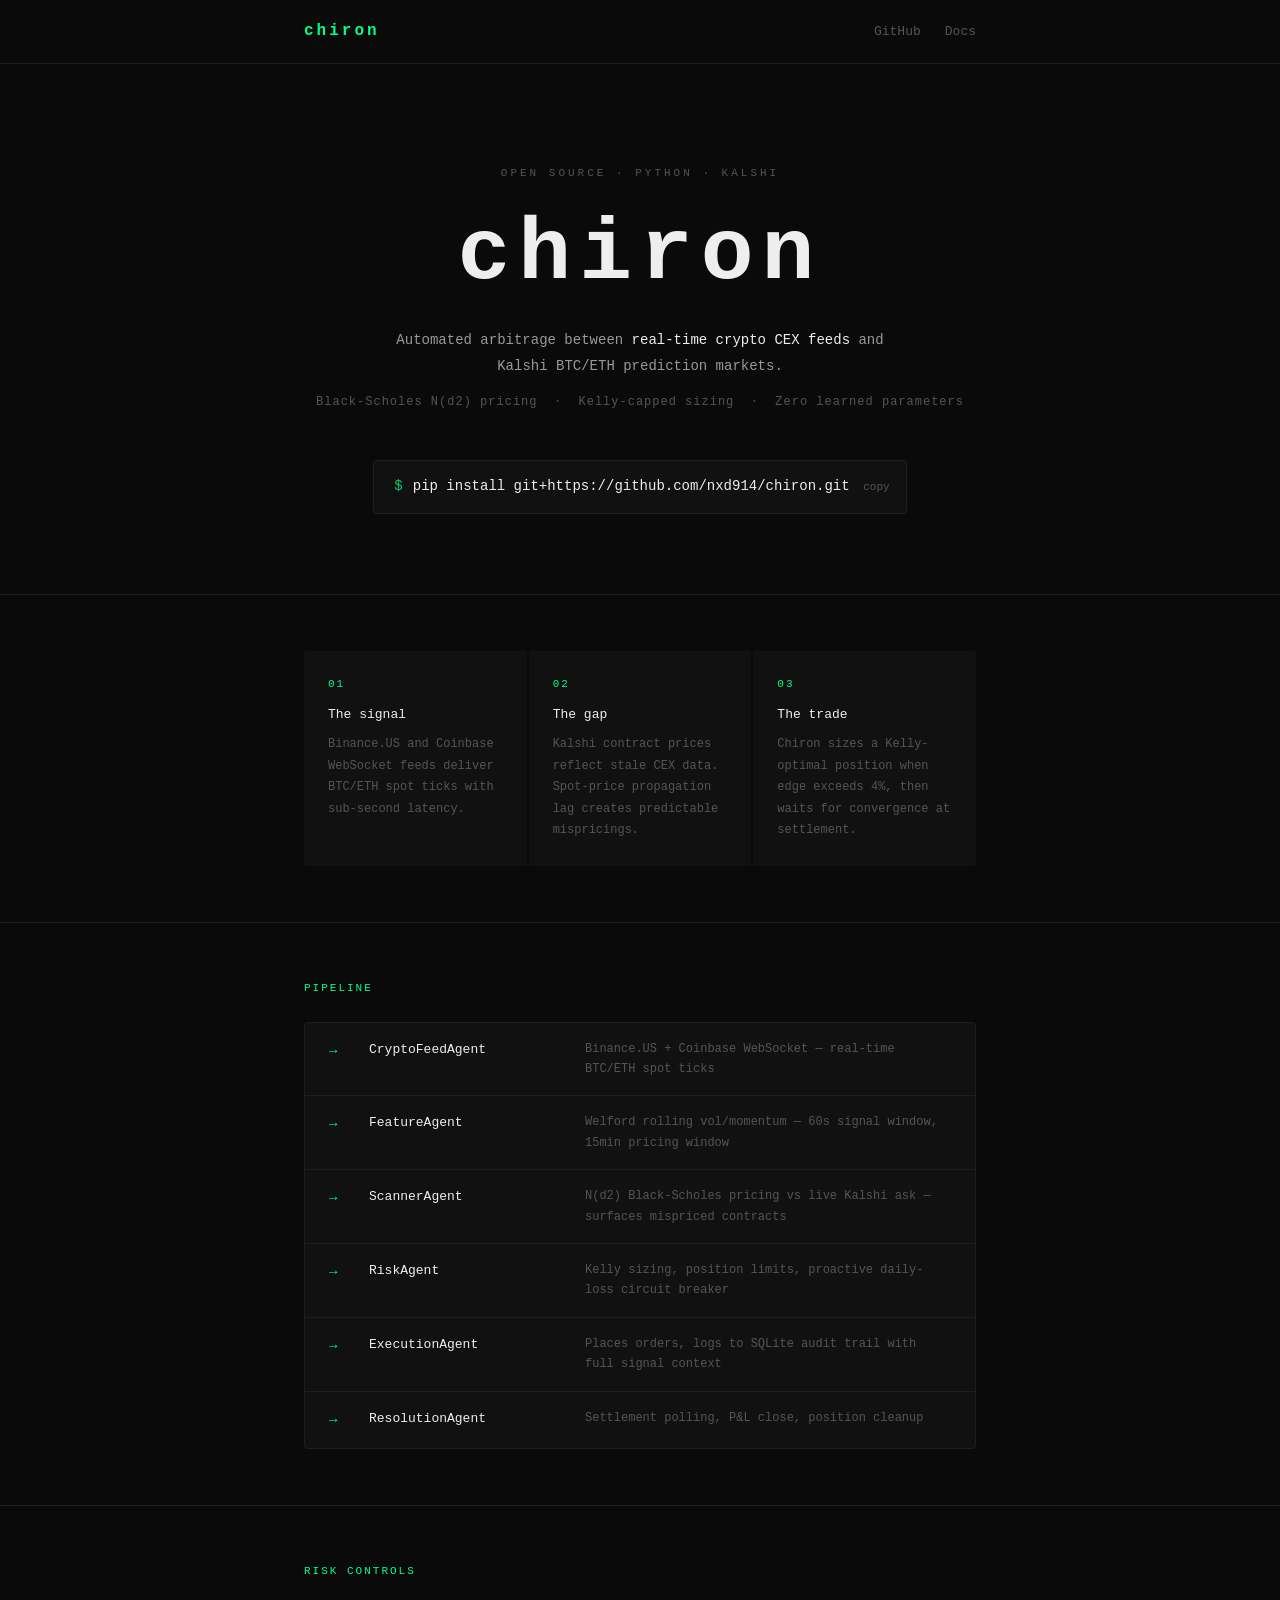
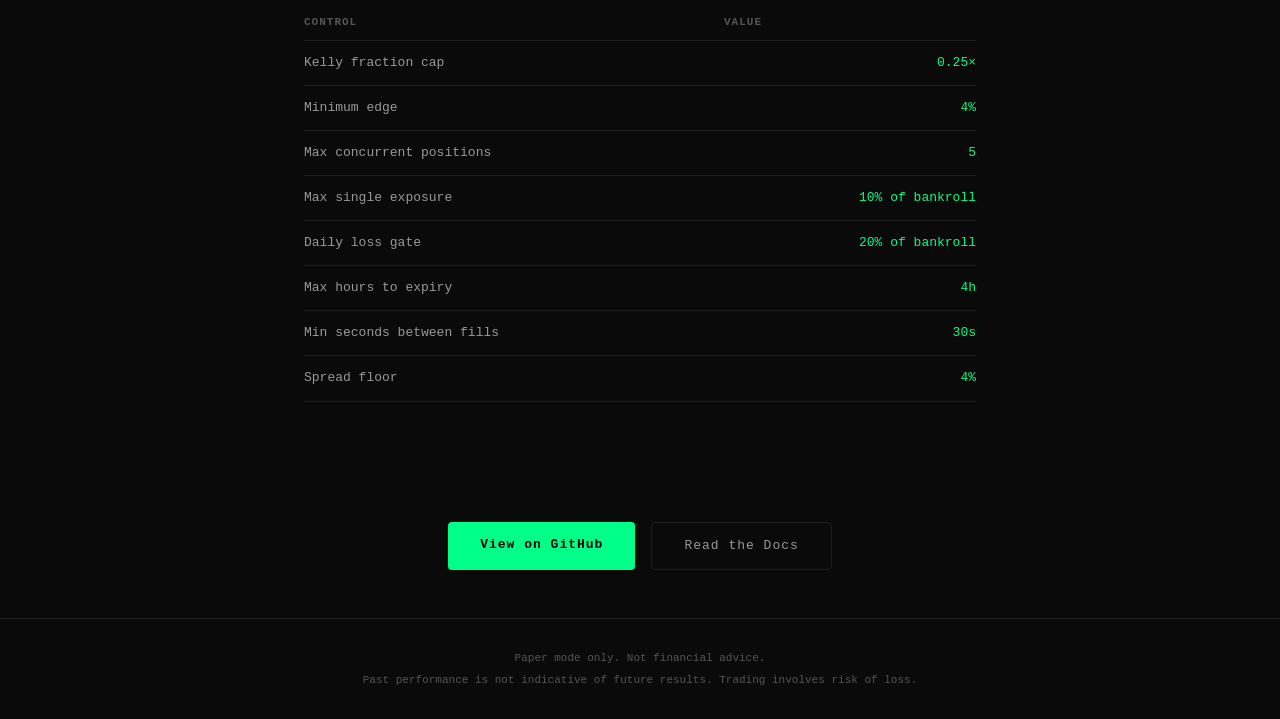
==== index.html @ 2c0d842d "feat: redesign landing page, clean up README - Remove duplicate install prompt above hero title - Re" ====
<!DOCTYPE html>
<html lang="en">
<head>
  <meta charset="UTF-8">
  <meta name="viewport" content="width=device-width, initial-scale=1.0">
  <title>chiron — automated Kalshi arbitrage</title>
  <meta name="description" content="Open-source automated arbitrage between crypto CEX feeds and Kalshi prediction markets. Black-Scholes pricing, Kelly sizing, zero learned parameters.">
  <style>
    *, *::before, *::after { box-sizing: border-box; margin: 0; padding: 0; }

    :root {
      --bg: #0a0a0a;
      --surface: #111;
      --border: #1e1e1e;
      --green: #00ff88;
      --green-dim: #00cc6a;
      --muted: #555;
      --text: #999;
      --white: #eee;
      --font: 'Courier New', Courier, monospace;
    }

    html { scroll-behavior: smooth; }

    body {
      background: var(--bg);
      color: var(--text);
      font-family: var(--font);
      font-size: 14px;
      line-height: 1.7;
      min-height: 100vh;
    }

    a { color: var(--green); text-decoration: none; }
    a:hover { text-decoration: underline; }

    /* ── Layout ── */
    .container {
      max-width: 720px;
      margin: 0 auto;
      padding: 0 24px;
    }

    /* ── Nav ── */
    nav {
      border-bottom: 1px solid var(--border);
      padding: 18px 0;
    }
    nav .container {
      display: flex;
      align-items: center;
      justify-content: space-between;
    }
    .nav-logo {
      color: var(--green);
      font-size: 16px;
      font-weight: bold;
      letter-spacing: 3px;
    }
    .nav-links { display: flex; gap: 24px; }
    .nav-links a { color: var(--muted); font-size: 13px; }
    .nav-links a:hover { color: var(--green); text-decoration: none; }

    /* ── Hero ── */
    .hero {
      padding: 100px 0 80px;
      text-align: center;
    }
    .eyebrow {
      color: var(--muted);
      font-size: 11px;
      letter-spacing: 3px;
      text-transform: uppercase;
      margin-bottom: 28px;
    }
    h1 {
      font-size: clamp(52px, 10vw, 88px);
      color: var(--white);
      letter-spacing: 8px;
      margin-bottom: 28px;
      line-height: 1;
    }
    .tagline {
      color: var(--text);
      font-size: 14px;
      max-width: 520px;
      margin: 0 auto 12px;
      line-height: 1.9;
    }
    .tagline strong {
      color: var(--white);
      font-weight: normal;
    }
    .sub-tagline {
      color: var(--muted);
      font-size: 12px;
      letter-spacing: 1px;
      margin-bottom: 48px;
    }

    /* ── Install block ── */
    .install-wrap {
      display: inline-flex;
      align-items: center;
      background: var(--surface);
      border: 1px solid var(--border);
      border-radius: 4px;
      padding: 14px 56px 14px 20px;
      gap: 10px;
      cursor: pointer;
      position: relative;
      transition: border-color 0.15s;
    }
    .install-wrap:hover { border-color: var(--green-dim); }
    .install-prompt { color: var(--green-dim); user-select: none; }
    .install-cmd { color: var(--white); font-size: 14px; }
    .copy-hint {
      color: var(--muted);
      font-size: 11px;
      position: absolute;
      right: 16px;
      top: 50%;
      transform: translateY(-50%);
      transition: color 0.15s;
    }
    .install-wrap:hover .copy-hint { color: var(--green); }

    /* ── Edge section ── */
    .edge {
      padding: 56px 0;
      border-top: 1px solid var(--border);
    }
    .edge-grid {
      display: grid;
      grid-template-columns: 1fr 1fr 1fr;
      gap: 2px;
    }
    .edge-card {
      background: var(--surface);
      padding: 24px;
    }
    .edge-card:first-child { border-radius: 4px 0 0 4px; }
    .edge-card:last-child  { border-radius: 0 4px 4px 0; }
    .edge-num {
      color: var(--green);
      font-size: 11px;
      letter-spacing: 2px;
      margin-bottom: 10px;
    }
    .edge-title {
      color: var(--white);
      font-size: 13px;
      margin-bottom: 8px;
    }
    .edge-body {
      color: var(--muted);
      font-size: 12px;
      line-height: 1.8;
    }

    /* ── Section ── */
    section { padding: 56px 0; border-top: 1px solid var(--border); }
    .section-label {
      color: var(--green);
      font-size: 11px;
      letter-spacing: 2px;
      text-transform: uppercase;
      margin-bottom: 24px;
    }

    /* ── Pipeline ── */
    .pipeline {
      background: var(--surface);
      border: 1px solid var(--border);
      border-radius: 4px;
      overflow: hidden;
    }
    .pipeline-step {
      display: grid;
      grid-template-columns: 24px 200px 1fr;
      align-items: start;
      gap: 16px;
      padding: 16px 24px;
    }
    .pipeline-step + .pipeline-step { border-top: 1px solid var(--border); }
    .step-arrow { color: var(--green); margin-top: 1px; }
    .step-name { color: var(--white); font-size: 13px; }
    .step-desc { color: var(--muted); font-size: 12px; line-height: 1.7; }

    /* ── Risk table ── */
    table {
      width: 100%;
      border-collapse: collapse;
    }
    th {
      text-align: left;
      color: var(--muted);
      font-size: 11px;
      letter-spacing: 1px;
      text-transform: uppercase;
      padding: 8px 0;
      border-bottom: 1px solid var(--border);
    }
    td {
      padding: 11px 0;
      border-bottom: 1px solid var(--border);
      font-size: 13px;
    }
    td:first-child { color: var(--text); }
    td:last-child { color: var(--green); text-align: right; font-variant-numeric: tabular-nums; }

    /* ── CTAs ── */
    .ctas {
      display: flex;
      gap: 16px;
      justify-content: center;
      flex-wrap: wrap;
      padding: 64px 0 48px;
    }
    .btn {
      padding: 12px 32px;
      border-radius: 4px;
      font-family: var(--font);
      font-size: 13px;
      cursor: pointer;
      letter-spacing: 1px;
      display: inline-block;
      transition: background 0.15s, border-color 0.15s, color 0.15s;
    }
    .btn-primary {
      background: var(--green);
      color: #000;
      font-weight: bold;
    }
    .btn-primary:hover { background: var(--green-dim); text-decoration: none; }
    .btn-secondary {
      border: 1px solid var(--border);
      color: var(--text);
    }
    .btn-secondary:hover { border-color: var(--green-dim); color: var(--green); text-decoration: none; }

    /* ── Footer ── */
    footer {
      border-top: 1px solid var(--border);
      padding: 28px 0;
      text-align: center;
    }
    .footer-disc { color: var(--muted); font-size: 11px; line-height: 2; }

    /* ── Responsive ── */
    @media (max-width: 600px) {
      .edge-grid { grid-template-columns: 1fr; gap: 2px; }
      .edge-card:first-child { border-radius: 4px 4px 0 0; }
      .edge-card:last-child  { border-radius: 0 0 4px 4px; }
      .pipeline-step { grid-template-columns: 20px 1fr; }
      .step-name { grid-column: 2; }
      .step-desc { grid-column: 2; }
    }
  </style>
</head>
<body>

<nav>
  <div class="container">
    <span class="nav-logo">chiron</span>
    <div class="nav-links">
      <a href="https://github.com/nxd914/chiron">GitHub</a>
      <a href="https://github.com/nxd914/chiron#readme">Docs</a>
    </div>
  </div>
</nav>

<main>
  <div class="container">
    <div class="hero">
      <p class="eyebrow">open source · python · kalshi</p>
      <h1>chiron</h1>
      <p class="tagline">
        Automated arbitrage between <strong>real-time crypto CEX feeds</strong> and
        Kalshi BTC/ETH prediction markets.
      </p>
      <p class="sub-tagline">Black-Scholes N(d2) pricing &nbsp;·&nbsp; Kelly-capped sizing &nbsp;·&nbsp; Zero learned parameters</p>
      <div class="install-wrap" onclick="copyInstall(this)">
        <span class="install-prompt">$</span>
        <span class="install-cmd">pip install git+https://github.com/nxd914/chiron.git</span>
        <span class="copy-hint">copy</span>
      </div>
    </div>
  </div>

  <div class="edge">
    <div class="container">
      <div class="edge-grid">
        <div class="edge-card">
          <p class="edge-num">01</p>
          <p class="edge-title">The signal</p>
          <p class="edge-body">Binance.US and Coinbase WebSocket feeds deliver BTC/ETH spot ticks with sub-second latency.</p>
        </div>
        <div class="edge-card">
          <p class="edge-num">02</p>
          <p class="edge-title">The gap</p>
          <p class="edge-body">Kalshi contract prices reflect stale CEX data. Spot-price propagation lag creates predictable mispricings.</p>
        </div>
        <div class="edge-card">
          <p class="edge-num">03</p>
          <p class="edge-title">The trade</p>
          <p class="edge-body">Chiron sizes a Kelly-optimal position when edge exceeds 4%, then waits for convergence at settlement.</p>
        </div>
      </div>
    </div>
  </div>

  <section>
    <div class="container">
      <p class="section-label">pipeline</p>
      <div class="pipeline">
        <div class="pipeline-step">
          <span class="step-arrow">→</span>
          <span class="step-name">CryptoFeedAgent</span>
          <span class="step-desc">Binance.US + Coinbase WebSocket — real-time BTC/ETH spot ticks</span>
        </div>
        <div class="pipeline-step">
          <span class="step-arrow">→</span>
          <span class="step-name">FeatureAgent</span>
          <span class="step-desc">Welford rolling vol/momentum — 60s signal window, 15min pricing window</span>
        </div>
        <div class="pipeline-step">
          <span class="step-arrow">→</span>
          <span class="step-name">ScannerAgent</span>
          <span class="step-desc">N(d2) Black-Scholes pricing vs live Kalshi ask — surfaces mispriced contracts</span>
        </div>
        <div class="pipeline-step">
          <span class="step-arrow">→</span>
          <span class="step-name">RiskAgent</span>
          <span class="step-desc">Kelly sizing, position limits, proactive daily-loss circuit breaker</span>
        </div>
        <div class="pipeline-step">
          <span class="step-arrow">→</span>
          <span class="step-name">ExecutionAgent</span>
          <span class="step-desc">Places orders, logs to SQLite audit trail with full signal context</span>
        </div>
        <div class="pipeline-step">
          <span class="step-arrow">→</span>
          <span class="step-name">ResolutionAgent</span>
          <span class="step-desc">Settlement polling, P&amp;L close, position cleanup</span>
        </div>
      </div>
    </div>
  </section>

  <section>
    <div class="container">
      <p class="section-label">risk controls</p>
      <table>
        <thead>
          <tr><th>Control</th><th>Value</th></tr>
        </thead>
        <tbody>
          <tr><td>Kelly fraction cap</td><td>0.25×</td></tr>
          <tr><td>Minimum edge</td><td>4%</td></tr>
          <tr><td>Max concurrent positions</td><td>5</td></tr>
          <tr><td>Max single exposure</td><td>10% of bankroll</td></tr>
          <tr><td>Daily loss gate</td><td>20% of bankroll</td></tr>
          <tr><td>Max hours to expiry</td><td>4h</td></tr>
          <tr><td>Min seconds between fills</td><td>30s</td></tr>
          <tr><td>Spread floor</td><td>4%</td></tr>
        </tbody>
      </table>
    </div>
  </section>

  <div class="container">
    <div class="ctas">
      <a class="btn btn-primary" href="https://github.com/nxd914/chiron">View on GitHub</a>
      <a class="btn btn-secondary" href="https://github.com/nxd914/chiron#readme">Read the Docs</a>
    </div>
  </div>
</main>

<footer>
  <div class="container">
    <p class="footer-disc">
      Paper mode only. Not financial advice.<br>
      Past performance is not indicative of future results. Trading involves risk of loss.
    </p>
  </div>
</footer>

<script>
  function copyInstall(el) {
    navigator.clipboard.writeText('pip install git+https://github.com/nxd914/chiron.git').then(() => {
      const hint = el.querySelector('.copy-hint');
      hint.textContent = 'copied!';
      hint.style.color = 'var(--green)';
      setTimeout(() => { hint.textContent = 'copy'; hint.style.color = ''; }, 2000);
    });
  }
</script>

</body>
</html>
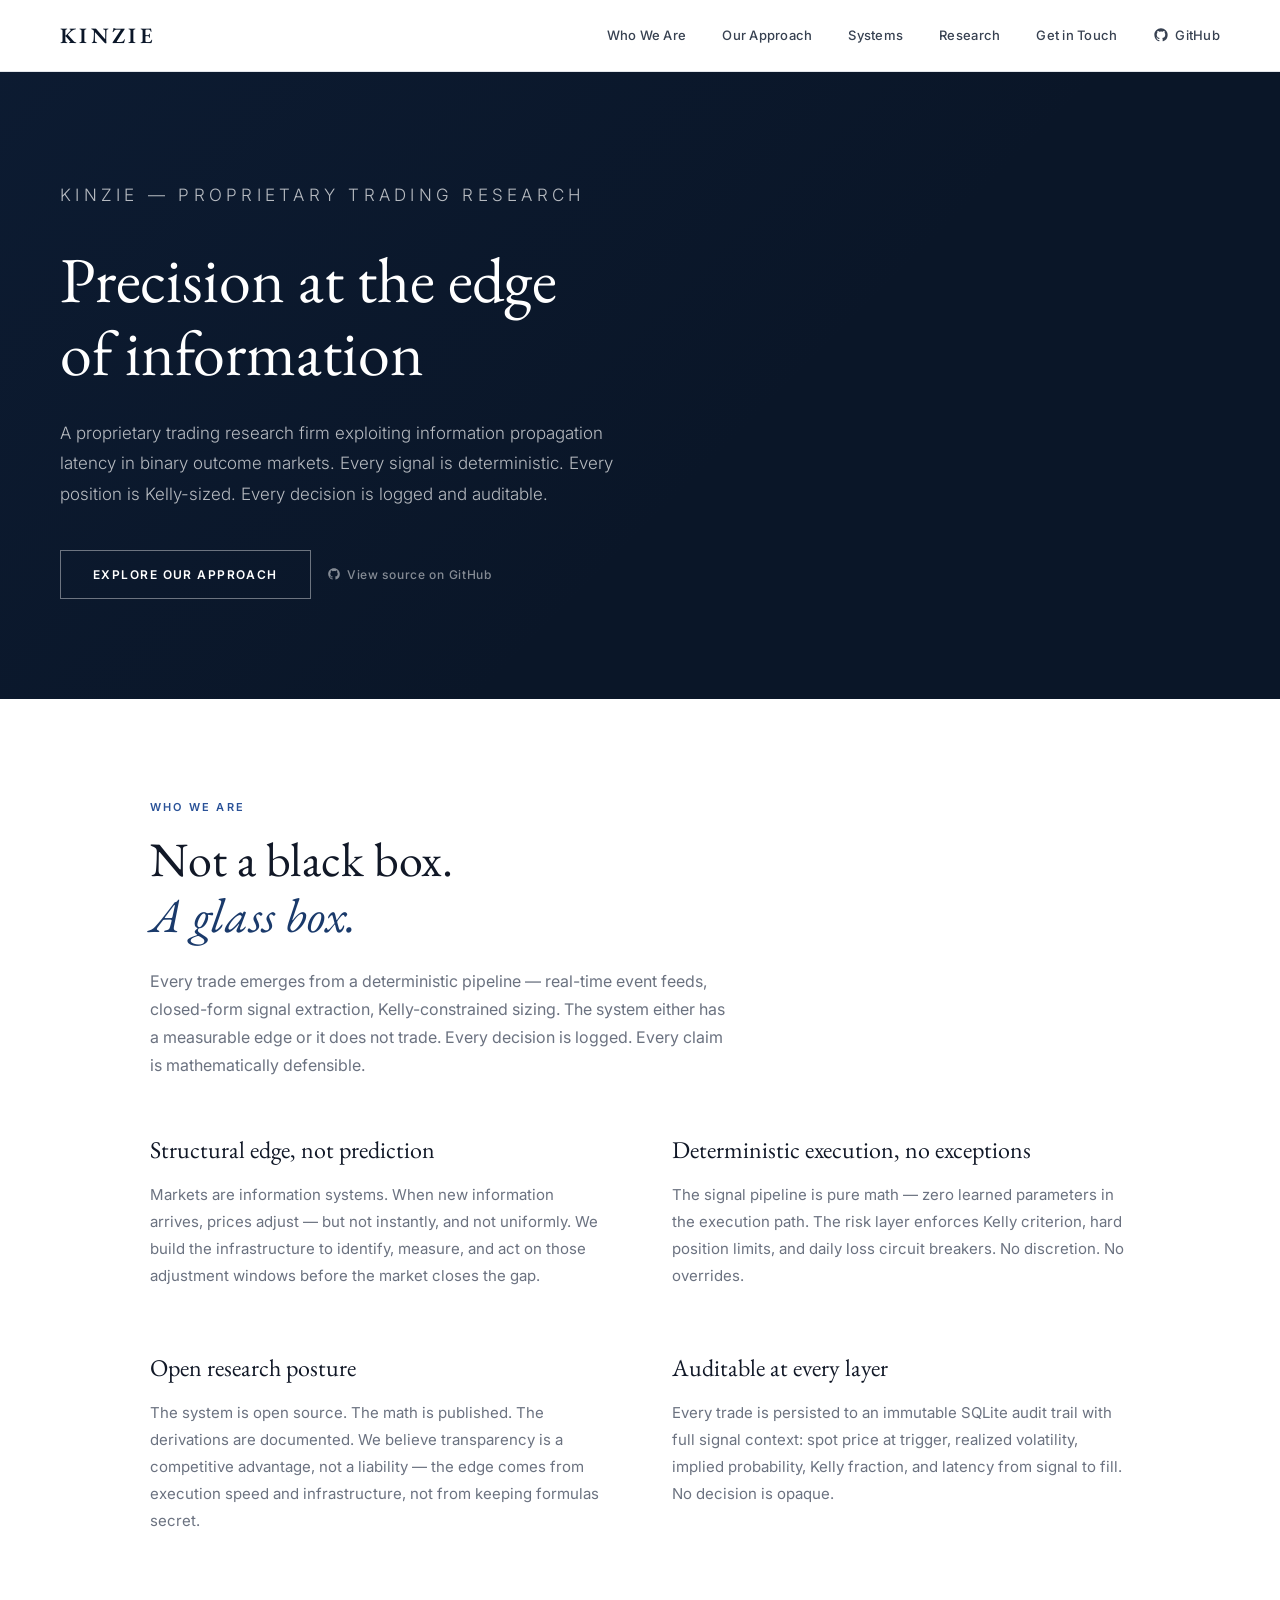
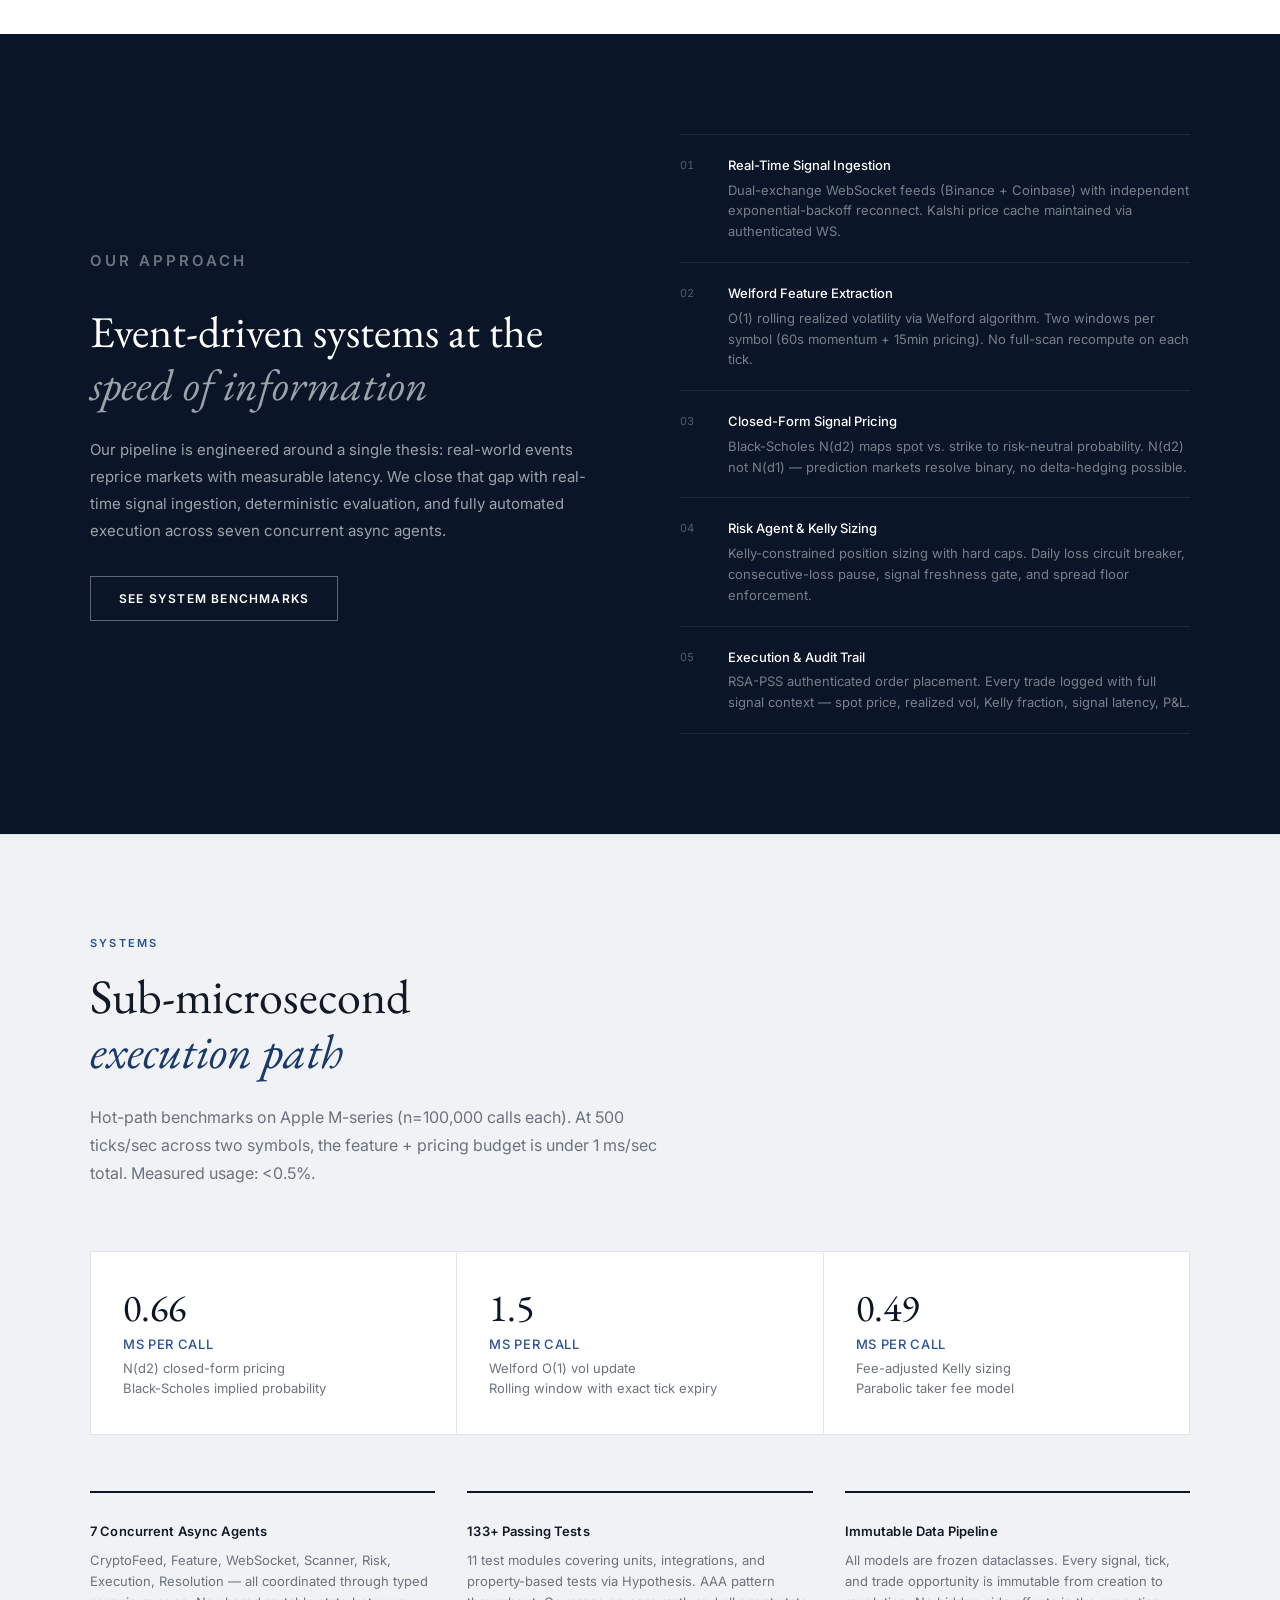
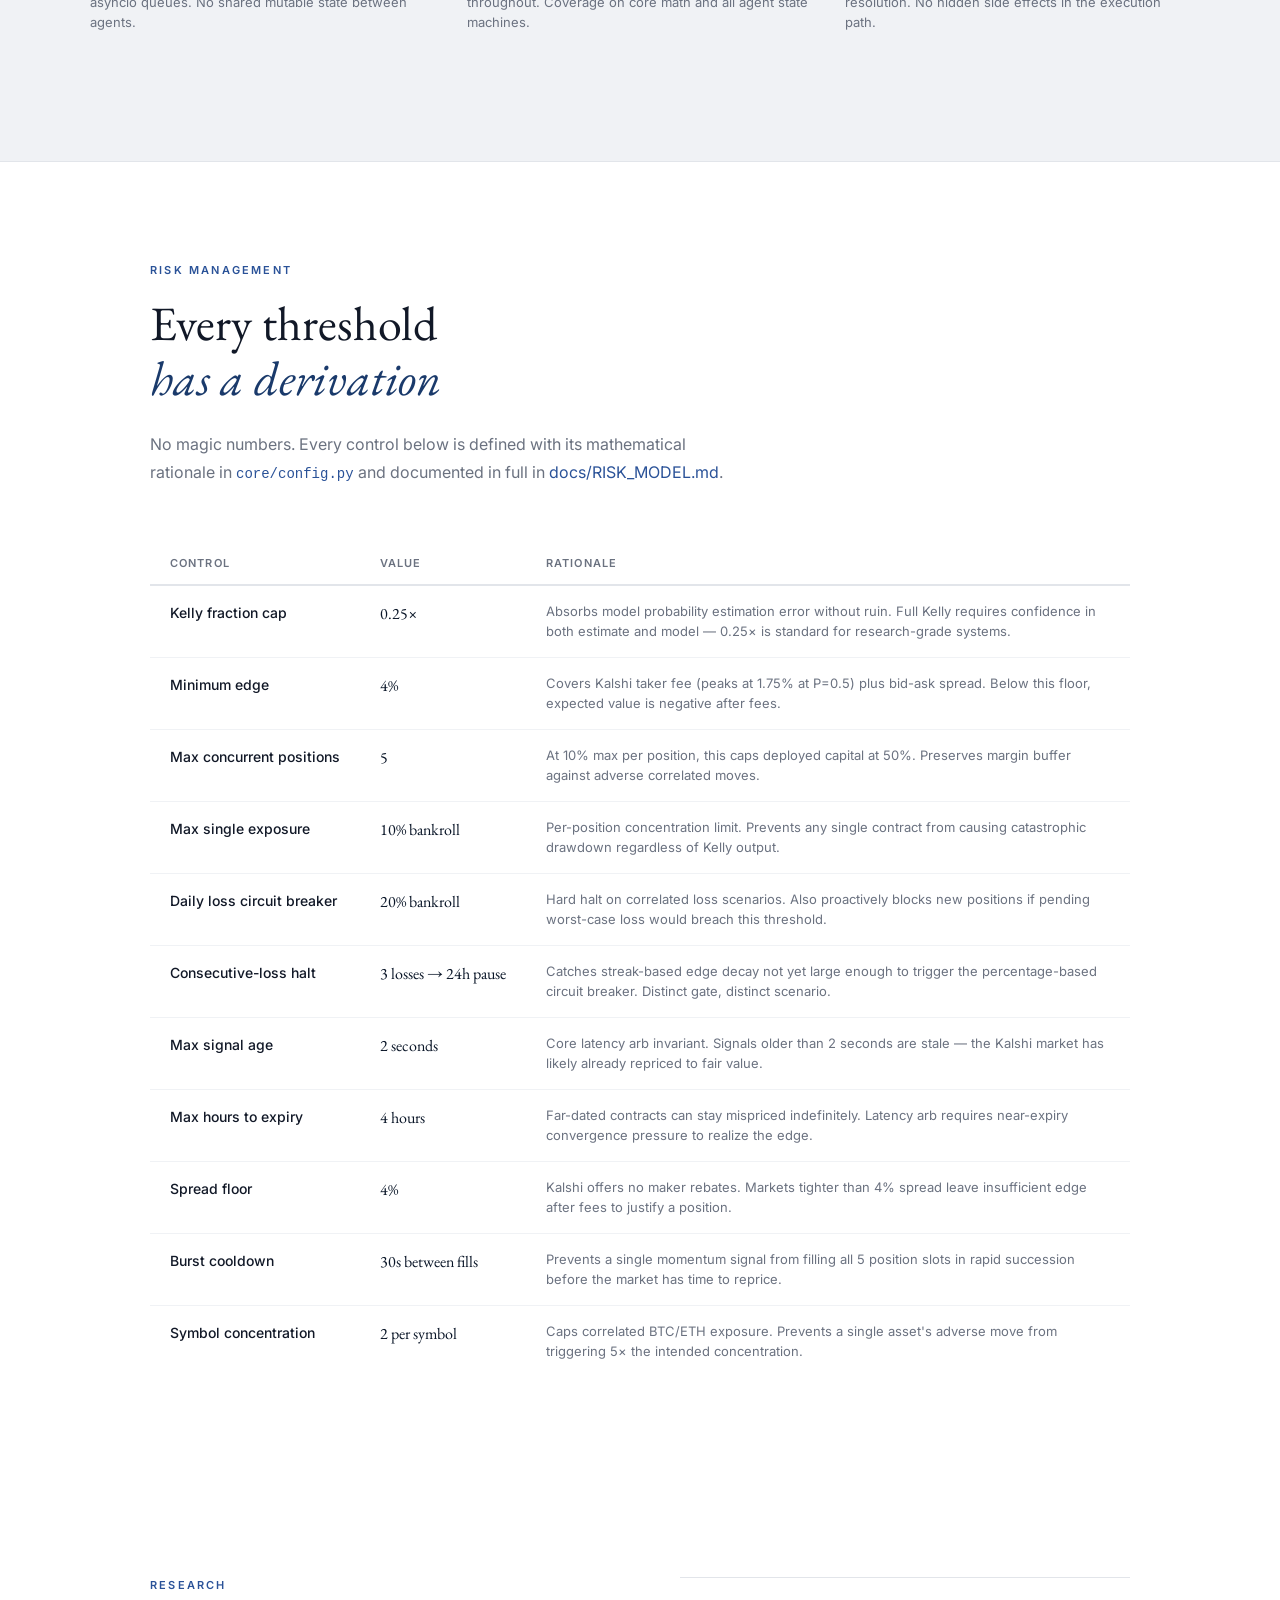
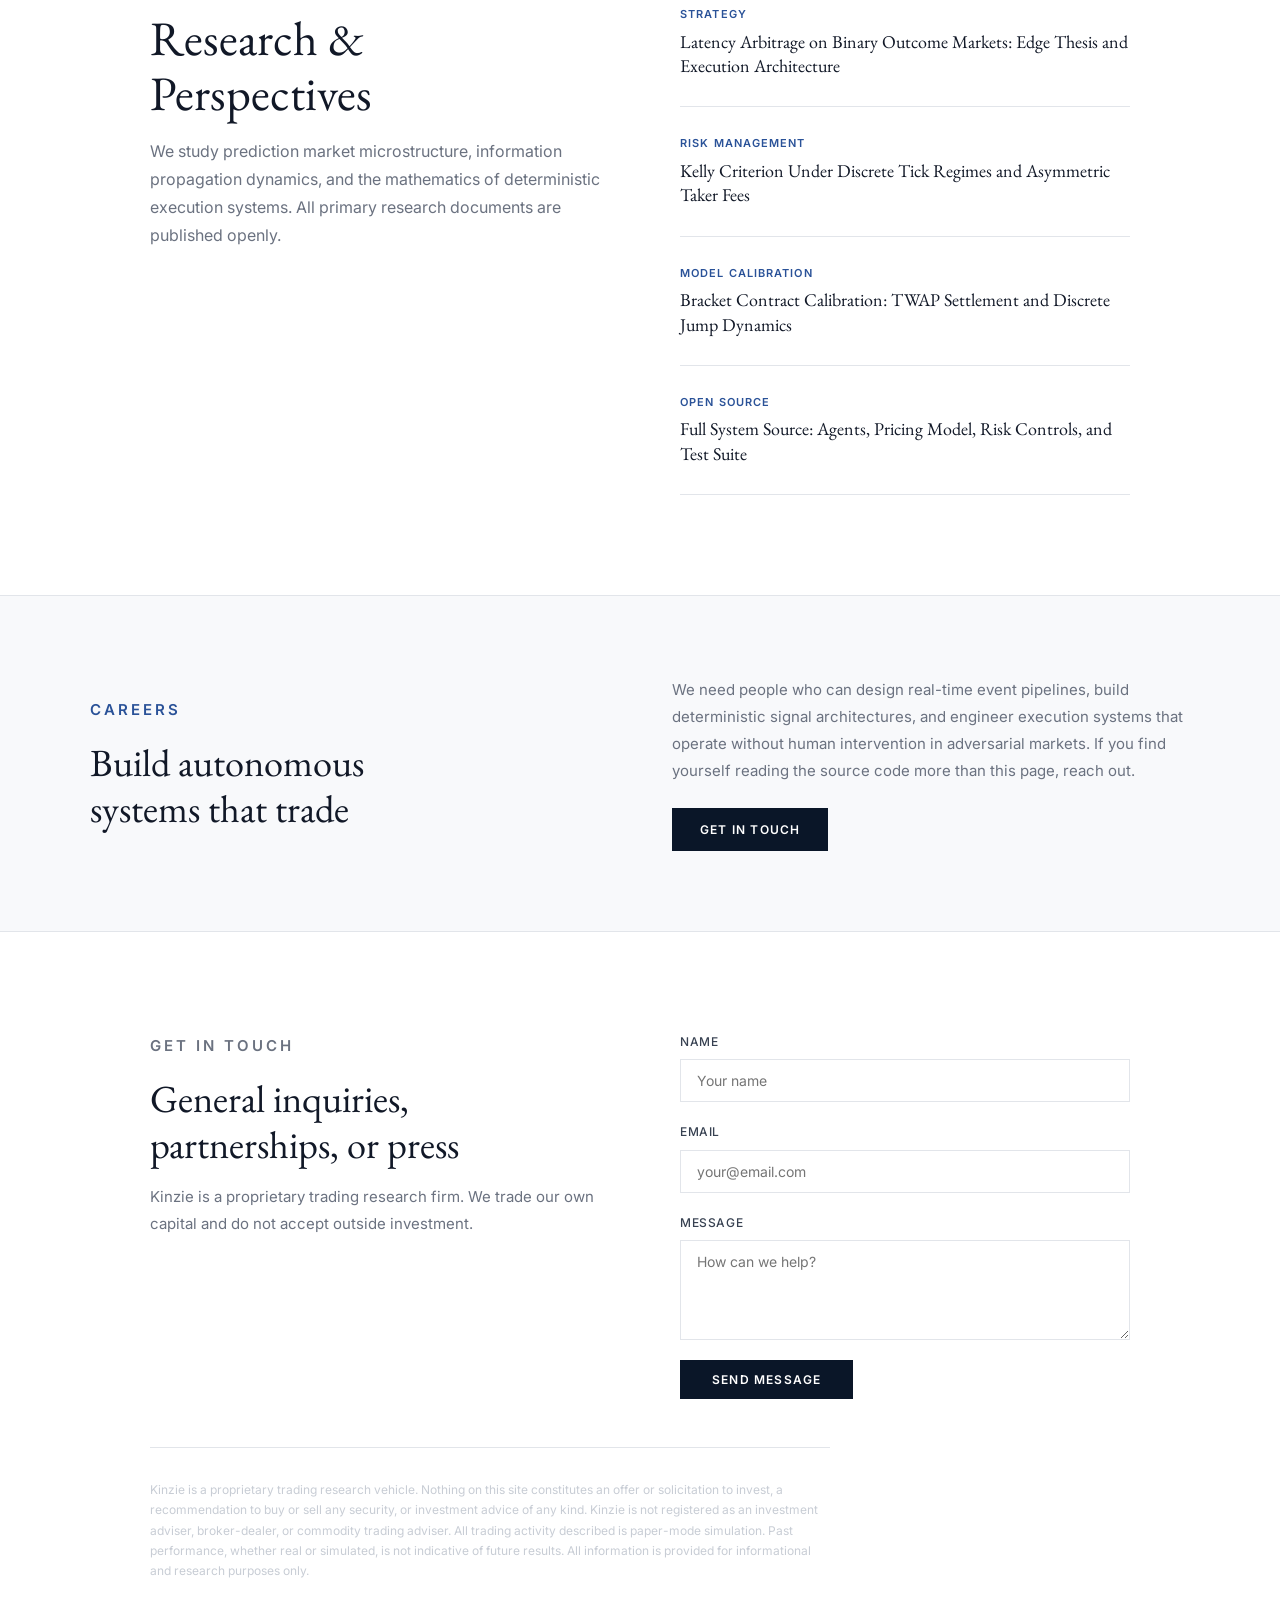
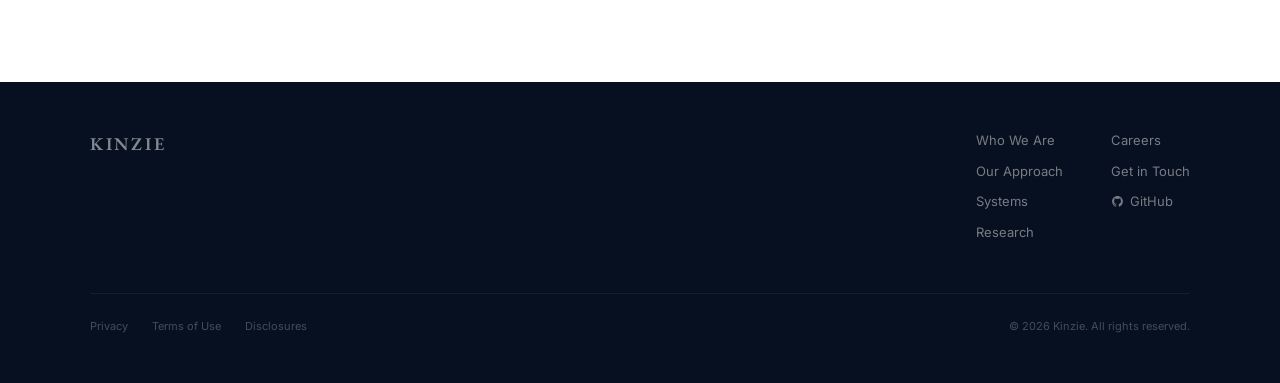
==== commit 32ed082b: "feat(site): prop-firm marketing redesign + legal + CF Pages assets - index.html: Systems section (re" ====
--- a/index.html
+++ b/index.html
@@ -1,401 +1,1359 @@
 <!DOCTYPE html>
 <html lang="en">
+
 <head>
-  <meta charset="UTF-8">
-  <meta name="viewport" content="width=device-width, initial-scale=1.0">
-  <title>chiron — automated Kalshi arbitrage</title>
-  <meta name="description" content="Open-source automated arbitrage between crypto CEX feeds and Kalshi prediction markets. Black-Scholes pricing, Kelly sizing, zero learned parameters.">
-  <style>
-    *, *::before, *::after { box-sizing: border-box; margin: 0; padding: 0; }
-
-    :root {
-      --bg: #0a0a0a;
-      --surface: #111;
-      --border: #1e1e1e;
-      --green: #00ff88;
-      --green-dim: #00cc6a;
-      --muted: #555;
-      --text: #999;
-      --white: #eee;
-      --font: 'Courier New', Courier, monospace;
+    <meta charset="UTF-8">
+    <meta name="viewport" content="width=device-width, initial-scale=1.0">
+    <title>Kinzie — Proprietary Trading Research</title>
+    <meta name="description"
+        content="Kinzie is a proprietary trading research firm exploiting information propagation latency in binary outcome markets. Deterministic execution. Kelly-constrained risk. Every trade auditable.">
+    <meta name="keywords" content="proprietary trading, quantitative finance, algorithmic trading, Kalshi, binary markets, Kelly criterion, latency arbitrage">
+    <meta name="author" content="Kinzie">
+    <meta name="theme-color" content="#0a1628">
+    <meta name="robots" content="index, follow">
+    <link rel="canonical" href="https://kinzie.com">
+
+    <!-- Open Graph -->
+    <meta property="og:type" content="website">
+    <meta property="og:title" content="Kinzie — Proprietary Trading Research">
+    <meta property="og:description" content="Deterministic execution. Kelly-constrained risk. Every trade auditable.">
+    <meta property="og:url" content="https://kinzie.com">
+    <meta property="og:image" content="https://kinzie.com/og-image.png">
+    <meta property="og:image:width" content="1200">
+    <meta property="og:image:height" content="630">
+    <meta property="og:site_name" content="Kinzie">
+
+    <!-- Twitter Card -->
+    <meta name="twitter:card" content="summary_large_image">
+    <meta name="twitter:title" content="Kinzie — Proprietary Trading Research">
+    <meta name="twitter:description" content="Deterministic execution. Kelly-constrained risk. Every trade auditable.">
+    <meta name="twitter:image" content="https://kinzie.com/og-image.png">
+
+    <!-- Favicon -->
+    <link rel="icon" type="image/svg+xml" href="/favicon.svg">
+    <link rel="apple-touch-icon" href="/favicon.svg">
+
+    <!-- Fonts -->
+    <link rel="preconnect" href="https://fonts.googleapis.com">
+    <link rel="preconnect" href="https://fonts.gstatic.com" crossorigin="">
+    <link
+        href="https://fonts.googleapis.com/css2?family=EB+Garamond:ital,wght@0,400;0,500;0,600;0,700;1,400;1,500&family=Inter:wght@300;400;500;600&display=swap"
+        rel="stylesheet">
+
+    <!-- JSON-LD -->
+    <script type="application/ld+json">
+    {
+        "@context": "https://schema.org",
+        "@type": "Organization",
+        "name": "Kinzie",
+        "description": "Proprietary trading research firm exploiting information propagation latency in binary outcome markets.",
+        "url": "https://kinzie.com",
+        "logo": "https://kinzie.com/favicon.svg",
+        "contactPoint": {
+            "@type": "ContactPoint",
+            "email": "nxd914@gmail.com",
+            "contactType": "general"
+        },
+        "sameAs": ["https://github.com/nxd914/kinzie"]
     }
-
-    html { scroll-behavior: smooth; }
-
-    body {
-      background: var(--bg);
-      color: var(--text);
-      font-family: var(--font);
-      font-size: 14px;
-      line-height: 1.7;
-      min-height: 100vh;
-    }
-
-    a { color: var(--green); text-decoration: none; }
-    a:hover { text-decoration: underline; }
-
-    /* ── Layout ── */
-    .container {
-      max-width: 720px;
-      margin: 0 auto;
-      padding: 0 24px;
-    }
-
-    /* ── Nav ── */
-    nav {
-      border-bottom: 1px solid var(--border);
-      padding: 18px 0;
-    }
-    nav .container {
-      display: flex;
-      align-items: center;
-      justify-content: space-between;
-    }
-    .nav-logo {
-      color: var(--green);
-      font-size: 16px;
-      font-weight: bold;
-      letter-spacing: 3px;
-    }
-    .nav-links { display: flex; gap: 24px; }
-    .nav-links a { color: var(--muted); font-size: 13px; }
-    .nav-links a:hover { color: var(--green); text-decoration: none; }
-
-    /* ── Hero ── */
-    .hero {
-      padding: 100px 0 80px;
-      text-align: center;
-    }
-    .eyebrow {
-      color: var(--muted);
-      font-size: 11px;
-      letter-spacing: 3px;
-      text-transform: uppercase;
-      margin-bottom: 28px;
-    }
-    h1 {
-      font-size: clamp(52px, 10vw, 88px);
-      color: var(--white);
-      letter-spacing: 8px;
-      margin-bottom: 28px;
-      line-height: 1;
-    }
-    .tagline {
-      color: var(--text);
-      font-size: 14px;
-      max-width: 520px;
-      margin: 0 auto 12px;
-      line-height: 1.9;
-    }
-    .tagline strong {
-      color: var(--white);
-      font-weight: normal;
-    }
-    .sub-tagline {
-      color: var(--muted);
-      font-size: 12px;
-      letter-spacing: 1px;
-      margin-bottom: 48px;
-    }
-
-    /* ── Install block ── */
-    .install-wrap {
-      display: inline-flex;
-      align-items: center;
-      background: var(--surface);
-      border: 1px solid var(--border);
-      border-radius: 4px;
-      padding: 14px 56px 14px 20px;
-      gap: 10px;
-      cursor: pointer;
-      position: relative;
-      transition: border-color 0.15s;
-    }
-    .install-wrap:hover { border-color: var(--green-dim); }
-    .install-prompt { color: var(--green-dim); user-select: none; }
-    .install-cmd { color: var(--white); font-size: 14px; }
-    .copy-hint {
-      color: var(--muted);
-      font-size: 11px;
-      position: absolute;
-      right: 16px;
-      top: 50%;
-      transform: translateY(-50%);
-      transition: color 0.15s;
-    }
-    .install-wrap:hover .copy-hint { color: var(--green); }
-
-    /* ── Edge section ── */
-    .edge {
-      padding: 56px 0;
-      border-top: 1px solid var(--border);
-    }
-    .edge-grid {
-      display: grid;
-      grid-template-columns: 1fr 1fr 1fr;
-      gap: 2px;
-    }
-    .edge-card {
-      background: var(--surface);
-      padding: 24px;
-    }
-    .edge-card:first-child { border-radius: 4px 0 0 4px; }
-    .edge-card:last-child  { border-radius: 0 4px 4px 0; }
-    .edge-num {
-      color: var(--green);
-      font-size: 11px;
-      letter-spacing: 2px;
-      margin-bottom: 10px;
-    }
-    .edge-title {
-      color: var(--white);
-      font-size: 13px;
-      margin-bottom: 8px;
-    }
-    .edge-body {
-      color: var(--muted);
-      font-size: 12px;
-      line-height: 1.8;
-    }
-
-    /* ── Section ── */
-    section { padding: 56px 0; border-top: 1px solid var(--border); }
-    .section-label {
-      color: var(--green);
-      font-size: 11px;
-      letter-spacing: 2px;
-      text-transform: uppercase;
-      margin-bottom: 24px;
-    }
-
-    /* ── Pipeline ── */
-    .pipeline {
-      background: var(--surface);
-      border: 1px solid var(--border);
-      border-radius: 4px;
-      overflow: hidden;
-    }
-    .pipeline-step {
-      display: grid;
-      grid-template-columns: 24px 200px 1fr;
-      align-items: start;
-      gap: 16px;
-      padding: 16px 24px;
-    }
-    .pipeline-step + .pipeline-step { border-top: 1px solid var(--border); }
-    .step-arrow { color: var(--green); margin-top: 1px; }
-    .step-name { color: var(--white); font-size: 13px; }
-    .step-desc { color: var(--muted); font-size: 12px; line-height: 1.7; }
-
-    /* ── Risk table ── */
-    table {
-      width: 100%;
-      border-collapse: collapse;
-    }
-    th {
-      text-align: left;
-      color: var(--muted);
-      font-size: 11px;
-      letter-spacing: 1px;
-      text-transform: uppercase;
-      padding: 8px 0;
-      border-bottom: 1px solid var(--border);
-    }
-    td {
-      padding: 11px 0;
-      border-bottom: 1px solid var(--border);
-      font-size: 13px;
-    }
-    td:first-child { color: var(--text); }
-    td:last-child { color: var(--green); text-align: right; font-variant-numeric: tabular-nums; }
-
-    /* ── CTAs ── */
-    .ctas {
-      display: flex;
-      gap: 16px;
-      justify-content: center;
-      flex-wrap: wrap;
-      padding: 64px 0 48px;
-    }
-    .btn {
-      padding: 12px 32px;
-      border-radius: 4px;
-      font-family: var(--font);
-      font-size: 13px;
-      cursor: pointer;
-      letter-spacing: 1px;
-      display: inline-block;
-      transition: background 0.15s, border-color 0.15s, color 0.15s;
-    }
-    .btn-primary {
-      background: var(--green);
-      color: #000;
-      font-weight: bold;
-    }
-    .btn-primary:hover { background: var(--green-dim); text-decoration: none; }
-    .btn-secondary {
-      border: 1px solid var(--border);
-      color: var(--text);
-    }
-    .btn-secondary:hover { border-color: var(--green-dim); color: var(--green); text-decoration: none; }
-
-    /* ── Footer ── */
-    footer {
-      border-top: 1px solid var(--border);
-      padding: 28px 0;
-      text-align: center;
-    }
-    .footer-disc { color: var(--muted); font-size: 11px; line-height: 2; }
-
-    /* ── Responsive ── */
-    @media (max-width: 600px) {
-      .edge-grid { grid-template-columns: 1fr; gap: 2px; }
-      .edge-card:first-child { border-radius: 4px 4px 0 0; }
-      .edge-card:last-child  { border-radius: 0 0 4px 4px; }
-      .pipeline-step { grid-template-columns: 20px 1fr; }
-      .step-name { grid-column: 2; }
-      .step-desc { grid-column: 2; }
-    }
-  </style>
+    </script>
+
+    <style>
+        *,
+        *::before,
+        *::after {
+            box-sizing: border-box;
+            margin: 0;
+            padding: 0;
+        }
+
+        :root {
+            --navy: #0a1628;
+            --navy-deep: #071020;
+            --blue: #1a3a6b;
+            --blue-med: #2a5298;
+            --white: #ffffff;
+            --off-white: #f8f9fb;
+            --gray-100: #f0f2f5;
+            --gray-200: #e2e5ea;
+            --gray-300: #c8cdd5;
+            --gray-500: #6b7280;
+            --gray-700: #374151;
+            --gray-900: #111827;
+            --serif: 'EB Garamond', Georgia, 'Times New Roman', serif;
+            --sans: 'Inter', system-ui, -apple-system, sans-serif;
+        }
+
+        html {
+            scroll-behavior: smooth;
+        }
+
+        body {
+            background: var(--white);
+            color: var(--gray-900);
+            font-family: var(--sans);
+            font-size: 16px;
+            line-height: 1.6;
+            -webkit-font-smoothing: antialiased;
+        }
+
+        /* ── Nav ── */
+        nav {
+            position: fixed;
+            inset: 0 0 auto 0;
+            z-index: 100;
+            height: 72px;
+            display: flex;
+            align-items: center;
+            justify-content: space-between;
+            padding: 0 60px;
+            background: var(--white);
+            border-bottom: 1px solid var(--gray-200);
+            transition: box-shadow 0.2s;
+        }
+
+        nav.scrolled {
+            box-shadow: 0 1px 8px rgba(0, 0, 0, 0.06);
+        }
+
+        .wordmark {
+            font-family: var(--serif);
+            font-size: 22px;
+            font-weight: 600;
+            letter-spacing: 0.15em;
+            text-transform: uppercase;
+            color: var(--navy);
+            text-decoration: none;
+        }
+
+        .nav-links {
+            display: flex;
+            align-items: center;
+            gap: 36px;
+        }
+
+        .nav-links a {
+            font-size: 13px;
+            font-weight: 500;
+            letter-spacing: 0.02em;
+            color: var(--gray-700);
+            text-decoration: none;
+            transition: color 0.15s;
+        }
+
+        .nav-links a:hover {
+            color: var(--navy);
+        }
+
+        .nav-github {
+            display: flex;
+            align-items: center;
+            gap: 6px;
+            font-size: 13px;
+            font-weight: 500;
+            color: var(--gray-700) !important;
+            text-decoration: none;
+            transition: color 0.15s;
+        }
+
+        .nav-github:hover {
+            color: var(--navy) !important;
+        }
+
+        .nav-github svg {
+            width: 16px;
+            height: 16px;
+            fill: currentColor;
+            flex-shrink: 0;
+        }
+
+        /* ── Hero (Navy) ── */
+        .hero {
+            background: var(--navy);
+            padding: 180px 60px 100px;
+            position: relative;
+            overflow: hidden;
+        }
+
+        .hero::after {
+            content: '';
+            position: absolute;
+            top: 0;
+            right: 0;
+            bottom: 0;
+            left: 0;
+            background: linear-gradient(135deg, rgba(26, 58, 107, 0.15) 0%, transparent 60%);
+            pointer-events: none;
+        }
+
+        .hero-inner {
+            max-width: 800px;
+            position: relative;
+            z-index: 1;
+        }
+
+        .hero-label {
+            font-size: 11px;
+            font-weight: 600;
+            letter-spacing: 0.25em;
+            text-transform: uppercase;
+            color: rgba(255, 255, 255, 0.45);
+            margin-bottom: 32px;
+        }
+
+        .hero h1 {
+            font-family: var(--serif);
+            font-size: clamp(38px, 5vw, 64px);
+            font-weight: 400;
+            line-height: 1.15;
+            color: var(--white);
+            margin-bottom: 28px;
+        }
+
+        .hero p {
+            font-size: 17px;
+            font-weight: 300;
+            color: rgba(255, 255, 255, 0.7);
+            max-width: 560px;
+            line-height: 1.8;
+        }
+
+        .hero-actions {
+            display: flex;
+            gap: 16px;
+            align-items: center;
+            margin-top: 40px;
+            flex-wrap: wrap;
+        }
+
+        .hero-btn {
+            display: inline-block;
+            padding: 14px 32px;
+            font-size: 12px;
+            font-weight: 600;
+            letter-spacing: 0.12em;
+            text-transform: uppercase;
+            color: var(--white);
+            border: 1.5px solid rgba(255, 255, 255, 0.4);
+            text-decoration: none;
+            transition: all 0.2s;
+        }
+
+        .hero-btn:hover {
+            background: rgba(255, 255, 255, 0.08);
+            border-color: rgba(255, 255, 255, 0.7);
+        }
+
+        .hero-link {
+            display: inline-flex;
+            align-items: center;
+            gap: 6px;
+            font-size: 12px;
+            font-weight: 500;
+            letter-spacing: 0.06em;
+            color: rgba(255, 255, 255, 0.5);
+            text-decoration: none;
+            transition: color 0.15s;
+        }
+
+        .hero-link:hover {
+            color: rgba(255, 255, 255, 0.85);
+        }
+
+        .hero-link svg {
+            width: 14px;
+            height: 14px;
+            fill: currentColor;
+        }
+
+        /* ── Section base ── */
+        .section {
+            padding: 100px 60px;
+            max-width: 1100px;
+            margin: 0 auto;
+        }
+
+        .section-label {
+            font-size: 11px;
+            font-weight: 600;
+            letter-spacing: 0.2em;
+            text-transform: uppercase;
+            color: var(--blue-med);
+            margin-bottom: 16px;
+        }
+
+        .section-heading {
+            font-family: var(--serif);
+            font-size: clamp(32px, 4vw, 48px);
+            font-weight: 400;
+            color: var(--gray-900);
+            line-height: 1.15;
+            margin-bottom: 24px;
+        }
+
+        .section-heading em {
+            font-style: italic;
+            color: var(--blue);
+        }
+
+        .section-sub {
+            font-size: 16px;
+            color: var(--gray-500);
+            max-width: 580px;
+            line-height: 1.75;
+            margin-bottom: 56px;
+        }
+
+        /* ── Who We Are (2-col) ── */
+        .who-grid {
+            display: grid;
+            grid-template-columns: 1fr 1fr;
+            gap: 64px;
+        }
+
+        .who-block h3 {
+            font-family: var(--serif);
+            font-size: 24px;
+            font-weight: 400;
+            color: var(--gray-900);
+            margin-bottom: 16px;
+            line-height: 1.25;
+        }
+
+        .who-block p {
+            font-size: 15px;
+            color: var(--gray-500);
+            line-height: 1.8;
+        }
+
+        /* ── Innovation band (Navy) ── */
+        .innovation {
+            background: var(--navy);
+            padding: 100px 60px;
+            position: relative;
+        }
+
+        .innovation-inner {
+            max-width: 1100px;
+            margin: 0 auto;
+            display: grid;
+            grid-template-columns: 1fr 1fr;
+            gap: 80px;
+            align-items: center;
+        }
+
+        .innovation-text .section-label {
+            color: rgba(255, 255, 255, 0.4);
+        }
+
+        .innovation-text h2 {
+            font-family: var(--serif);
+            font-size: clamp(30px, 3.5vw, 44px);
+            font-weight: 400;
+            color: var(--white);
+            line-height: 1.2;
+            margin-bottom: 24px;
+        }
+
+        .innovation-text h2 em {
+            font-style: italic;
+            color: rgba(255, 255, 255, 0.6);
+        }
+
+        .innovation-text p {
+            font-size: 15px;
+            color: rgba(255, 255, 255, 0.6);
+            line-height: 1.8;
+            margin-bottom: 32px;
+        }
+
+        .innovation-btn {
+            display: inline-block;
+            padding: 12px 28px;
+            font-size: 12px;
+            font-weight: 600;
+            letter-spacing: 0.1em;
+            text-transform: uppercase;
+            color: var(--white);
+            border: 1.5px solid rgba(255, 255, 255, 0.35);
+            text-decoration: none;
+            transition: all 0.2s;
+        }
+
+        .innovation-btn:hover {
+            background: rgba(255, 255, 255, 0.08);
+            border-color: rgba(255, 255, 255, 0.6);
+        }
+
+        .pipeline-compact {
+            display: flex;
+            flex-direction: column;
+            gap: 0;
+        }
+
+        .pipe-step {
+            display: grid;
+            grid-template-columns: 32px 1fr;
+            gap: 16px;
+            padding: 20px 0;
+            border-bottom: 1px solid rgba(255, 255, 255, 0.08);
+        }
+
+        .pipe-step:first-child {
+            border-top: 1px solid rgba(255, 255, 255, 0.08);
+        }
+
+        .pipe-num {
+            font-size: 11px;
+            color: rgba(255, 255, 255, 0.3);
+            padding-top: 2px;
+            font-variant-numeric: tabular-nums;
+        }
+
+        .pipe-name {
+            font-size: 13px;
+            font-weight: 500;
+            color: var(--white);
+            margin-bottom: 4px;
+        }
+
+        .pipe-desc {
+            font-size: 13px;
+            color: rgba(255, 255, 255, 0.45);
+            line-height: 1.6;
+        }
+
+        /* ── Systems section ── */
+        .systems {
+            background: var(--gray-100);
+            border-top: 1px solid var(--gray-200);
+            border-bottom: 1px solid var(--gray-200);
+            padding: 100px 60px;
+        }
+
+        .systems-inner {
+            max-width: 1100px;
+            margin: 0 auto;
+        }
+
+        .systems-header {
+            margin-bottom: 64px;
+        }
+
+        .stat-grid {
+            display: grid;
+            grid-template-columns: repeat(3, 1fr);
+            gap: 1px;
+            background: var(--gray-200);
+            border: 1px solid var(--gray-200);
+            margin-bottom: 56px;
+        }
+
+        .stat-cell {
+            background: var(--white);
+            padding: 36px 32px;
+        }
+
+        .stat-value {
+            font-family: var(--serif);
+            font-size: clamp(28px, 3vw, 42px);
+            font-weight: 400;
+            color: var(--navy);
+            line-height: 1;
+            margin-bottom: 8px;
+        }
+
+        .stat-unit {
+            font-size: 13px;
+            color: var(--blue-med);
+            font-weight: 500;
+            text-transform: uppercase;
+            letter-spacing: 0.05em;
+            margin-bottom: 4px;
+        }
+
+        .stat-label {
+            font-size: 13px;
+            color: var(--gray-500);
+            line-height: 1.5;
+        }
+
+        .arch-grid {
+            display: grid;
+            grid-template-columns: repeat(3, 1fr);
+            gap: 32px;
+        }
+
+        .arch-block {
+            padding: 28px 0;
+            border-top: 2px solid var(--navy);
+        }
+
+        .arch-block h4 {
+            font-size: 13px;
+            font-weight: 600;
+            color: var(--gray-900);
+            margin-bottom: 8px;
+            letter-spacing: 0.01em;
+        }
+
+        .arch-block p {
+            font-size: 13px;
+            color: var(--gray-500);
+            line-height: 1.6;
+        }
+
+        /* ── Risk Framework ── */
+        .risk-section {
+            padding: 100px 60px;
+            max-width: 1100px;
+            margin: 0 auto;
+        }
+
+        .risk-table-wrap {
+            overflow-x: auto;
+            margin-top: 48px;
+        }
+
+        .risk-table {
+            width: 100%;
+            border-collapse: collapse;
+            font-size: 14px;
+        }
+
+        .risk-table th {
+            font-size: 11px;
+            font-weight: 600;
+            letter-spacing: 0.1em;
+            text-transform: uppercase;
+            color: var(--gray-500);
+            padding: 12px 20px;
+            text-align: left;
+            border-bottom: 2px solid var(--gray-200);
+        }
+
+        .risk-table td {
+            padding: 16px 20px;
+            border-bottom: 1px solid var(--gray-100);
+            vertical-align: top;
+            line-height: 1.5;
+        }
+
+        .risk-table tr:last-child td {
+            border-bottom: none;
+        }
+
+        .risk-table td:first-child {
+            font-weight: 500;
+            color: var(--gray-900);
+            white-space: nowrap;
+        }
+
+        .risk-table td:nth-child(2) {
+            font-family: var(--serif);
+            font-size: 16px;
+            color: var(--navy);
+            white-space: nowrap;
+            min-width: 120px;
+        }
+
+        .risk-table td:last-child {
+            color: var(--gray-500);
+            font-size: 13px;
+        }
+
+        .risk-table tr:hover td {
+            background: var(--off-white);
+        }
+
+        /* ── Research / Perspectives ── */
+        .research-grid {
+            display: grid;
+            grid-template-columns: 1fr 1fr;
+            gap: 80px;
+        }
+
+        .research-left .section-heading {
+            margin-bottom: 16px;
+        }
+
+        .research-left .section-sub {
+            margin-bottom: 0;
+        }
+
+        .research-items {
+            display: flex;
+            flex-direction: column;
+        }
+
+        .research-item {
+            padding: 28px 0;
+            border-bottom: 1px solid var(--gray-200);
+            text-decoration: none;
+            display: block;
+            transition: padding-left 0.15s;
+        }
+
+        .research-item:first-child {
+            border-top: 1px solid var(--gray-200);
+        }
+
+        .research-item:hover {
+            padding-left: 8px;
+        }
+
+        .research-tag {
+            font-size: 11px;
+            font-weight: 600;
+            letter-spacing: 0.1em;
+            text-transform: uppercase;
+            color: var(--blue-med);
+            margin-bottom: 6px;
+        }
+
+        .research-title {
+            font-family: var(--serif);
+            font-size: 18px;
+            color: var(--gray-900);
+            line-height: 1.35;
+        }
+
+        /* ── Careers band ── */
+        .careers-band {
+            background: var(--off-white);
+            padding: 80px 60px;
+            border-top: 1px solid var(--gray-200);
+            border-bottom: 1px solid var(--gray-200);
+        }
+
+        .careers-inner {
+            max-width: 1100px;
+            margin: 0 auto;
+            display: grid;
+            grid-template-columns: 1fr 1fr;
+            gap: 64px;
+            align-items: center;
+        }
+
+        .careers-inner h2 {
+            font-family: var(--serif);
+            font-size: clamp(28px, 3vw, 40px);
+            font-weight: 400;
+            color: var(--gray-900);
+            line-height: 1.2;
+        }
+
+        .careers-inner p {
+            font-size: 15px;
+            color: var(--gray-500);
+            line-height: 1.8;
+        }
+
+        .careers-btn {
+            display: inline-block;
+            margin-top: 24px;
+            padding: 12px 28px;
+            font-size: 12px;
+            font-weight: 600;
+            letter-spacing: 0.1em;
+            text-transform: uppercase;
+            color: var(--white);
+            background: var(--navy);
+            text-decoration: none;
+            transition: background 0.2s;
+        }
+
+        .careers-btn:hover {
+            background: var(--blue);
+        }
+
+        /* ── Contact ── */
+        .contact {
+            padding: 100px 60px;
+            max-width: 1100px;
+            margin: 0 auto;
+        }
+
+        .contact-grid {
+            display: grid;
+            grid-template-columns: 1fr 1fr;
+            gap: 80px;
+            align-items: start;
+        }
+
+        .contact-left h2 {
+            font-family: var(--serif);
+            font-size: clamp(28px, 3vw, 40px);
+            font-weight: 400;
+            color: var(--gray-900);
+            line-height: 1.2;
+            margin-bottom: 16px;
+        }
+
+        .contact-left p {
+            font-size: 15px;
+            color: var(--gray-500);
+            line-height: 1.8;
+        }
+
+        .contact-form {
+            display: flex;
+            flex-direction: column;
+            gap: 20px;
+        }
+
+        .contact-form label {
+            font-size: 12px;
+            font-weight: 500;
+            letter-spacing: 0.05em;
+            text-transform: uppercase;
+            color: var(--gray-700);
+            display: flex;
+            flex-direction: column;
+            gap: 8px;
+        }
+
+        .contact-form input,
+        .contact-form textarea {
+            font-family: var(--sans);
+            font-size: 14px;
+            padding: 12px 16px;
+            border: 1px solid var(--gray-200);
+            background: var(--white);
+            color: var(--gray-900);
+            transition: border-color 0.15s;
+            outline: none;
+        }
+
+        .contact-form input:focus,
+        .contact-form textarea:focus {
+            border-color: var(--blue-med);
+        }
+
+        .contact-form textarea {
+            resize: vertical;
+            min-height: 100px;
+        }
+
+        .contact-submit {
+            align-self: flex-start;
+            padding: 12px 32px;
+            font-family: var(--sans);
+            font-size: 12px;
+            font-weight: 600;
+            letter-spacing: 0.1em;
+            text-transform: uppercase;
+            color: var(--white);
+            background: var(--navy);
+            border: none;
+            cursor: pointer;
+            transition: background 0.2s;
+        }
+
+        .contact-submit:hover {
+            background: var(--blue);
+        }
+
+        .disclaimer {
+            margin-top: 48px;
+            padding-top: 32px;
+            border-top: 1px solid var(--gray-200);
+            font-size: 12px;
+            color: var(--gray-300);
+            max-width: 680px;
+            line-height: 1.7;
+        }
+
+        /* ── Footer ── */
+        footer {
+            background: var(--navy-deep);
+            padding: 48px 60px;
+        }
+
+        .footer-inner {
+            max-width: 1100px;
+            margin: 0 auto;
+            display: flex;
+            align-items: flex-start;
+            justify-content: space-between;
+        }
+
+        .footer-mark {
+            font-family: var(--serif);
+            font-size: 18px;
+            font-weight: 600;
+            letter-spacing: 0.15em;
+            text-transform: uppercase;
+            color: rgba(255, 255, 255, 0.5);
+        }
+
+        .footer-right {
+            display: flex;
+            gap: 48px;
+        }
+
+        .footer-col a {
+            display: block;
+            font-size: 13px;
+            color: rgba(255, 255, 255, 0.45);
+            text-decoration: none;
+            margin-bottom: 10px;
+            transition: color 0.15s;
+        }
+
+        .footer-col a:hover {
+            color: rgba(255, 255, 255, 0.8);
+        }
+
+        .footer-col .footer-col-github {
+            display: flex;
+            align-items: center;
+            gap: 6px;
+        }
+
+        .footer-col .footer-col-github svg {
+            width: 13px;
+            height: 13px;
+            fill: currentColor;
+            flex-shrink: 0;
+        }
+
+        .footer-bottom {
+            max-width: 1100px;
+            margin: 40px auto 0;
+            padding-top: 24px;
+            border-top: 1px solid rgba(255, 255, 255, 0.06);
+            display: flex;
+            align-items: center;
+            justify-content: space-between;
+        }
+
+        .footer-legal {
+            display: flex;
+            gap: 24px;
+        }
+
+        .footer-legal a,
+        .footer-copy {
+            font-size: 11px;
+            color: rgba(255, 255, 255, 0.25);
+            text-decoration: none;
+        }
+
+        .footer-legal a:hover {
+            color: rgba(255, 255, 255, 0.5);
+        }
+
+        /* ── Responsive ── */
+        @media (max-width: 900px) {
+            nav {
+                padding: 0 24px;
+            }
+
+            .nav-links {
+                gap: 20px;
+            }
+
+            .hero {
+                padding: 140px 24px 80px;
+            }
+
+            .section {
+                padding: 72px 24px;
+            }
+
+            .who-grid {
+                grid-template-columns: 1fr;
+                gap: 40px;
+            }
+
+            .innovation {
+                padding: 72px 24px;
+            }
+
+            .innovation-inner {
+                grid-template-columns: 1fr;
+                gap: 48px;
+            }
+
+            .systems {
+                padding: 72px 24px;
+            }
+
+            .stat-grid {
+                grid-template-columns: 1fr;
+            }
+
+            .arch-grid {
+                grid-template-columns: 1fr;
+                gap: 0;
+            }
+
+            .arch-block {
+                border-top: none;
+                border-left: 2px solid var(--navy);
+                padding: 16px 20px;
+            }
+
+            .risk-section {
+                padding: 72px 24px;
+            }
+
+            .research-grid {
+                grid-template-columns: 1fr;
+                gap: 48px;
+            }
+
+            .careers-band {
+                padding: 60px 24px;
+            }
+
+            .careers-inner {
+                grid-template-columns: 1fr;
+                gap: 32px;
+            }
+
+            .contact {
+                padding: 60px 24px;
+            }
+
+            .contact-grid {
+                grid-template-columns: 1fr;
+                gap: 48px;
+            }
+
+            footer {
+                padding: 40px 24px;
+            }
+
+            .footer-inner {
+                flex-direction: column;
+                gap: 32px;
+            }
+
+            .footer-bottom {
+                flex-direction: column;
+                gap: 16px;
+                text-align: center;
+            }
+        }
+
+        @media (max-width: 600px) {
+            .nav-links {
+                display: none;
+            }
+
+            .hero-actions {
+                flex-direction: column;
+                align-items: flex-start;
+            }
+
+            .stat-grid {
+                grid-template-columns: 1fr;
+            }
+        }
+    </style>
 </head>
+
 <body>
 
-<nav>
-  <div class="container">
-    <span class="nav-logo">chiron</span>
-    <div class="nav-links">
-      <a href="https://github.com/nxd914/chiron">GitHub</a>
-      <a href="https://github.com/nxd914/chiron#readme">Docs</a>
+    <nav id="main-nav">
+        <a href="/" class="wordmark">Kinzie</a>
+        <div class="nav-links">
+            <a href="#who">Who We Are</a>
+            <a href="#approach">Our Approach</a>
+            <a href="#systems">Systems</a>
+            <a href="#research">Research</a>
+            <a href="#contact">Get in Touch</a>
+            <a href="https://github.com/nxd914/kinzie" class="nav-github" target="_blank" rel="noopener">
+                <svg viewBox="0 0 24 24" aria-hidden="true"><path d="M12 2C6.477 2 2 6.484 2 12.017c0 4.425 2.865 8.18 6.839 9.504.5.092.682-.217.682-.483 0-.237-.008-.868-.013-1.703-2.782.605-3.369-1.343-3.369-1.343-.454-1.158-1.11-1.466-1.11-1.466-.908-.62.069-.608.069-.608 1.003.07 1.531 1.032 1.531 1.032.892 1.53 2.341 1.088 2.91.832.092-.647.35-1.088.636-1.338-2.22-.253-4.555-1.113-4.555-4.951 0-1.093.39-1.988 1.029-2.688-.103-.253-.446-1.272.098-2.65 0 0 .84-.27 2.75 1.026A9.564 9.564 0 0112 6.844c.85.004 1.705.115 2.504.337 1.909-1.296 2.747-1.027 2.747-1.027.546 1.379.202 2.398.1 2.651.64.7 1.028 1.595 1.028 2.688 0 3.848-2.339 4.695-4.566 4.943.359.309.678.92.678 1.855 0 1.338-.012 2.419-.012 2.747 0 .268.18.58.688.482A10.019 10.019 0 0022 12.017C22 6.484 17.522 2 12 2z"/></svg>
+                GitHub
+            </a>
+        </div>
+    </nav>
+
+    <!-- Hero -->
+    <section class="hero" aria-label="Introduction">
+        <div class="hero-inner">
+            <p class="hero-label">Kinzie — Proprietary Trading Research</p>
+            <h1>Precision at the edge<br>of information</h1>
+            <p>
+                A proprietary trading research firm exploiting information propagation latency
+                in binary outcome markets. Every signal is deterministic. Every position is
+                Kelly-sized. Every decision is logged and auditable.
+            </p>
+            <div class="hero-actions">
+                <a href="#who" class="hero-btn">Explore Our Approach</a>
+                <a href="https://github.com/nxd914/kinzie" class="hero-link" target="_blank" rel="noopener">
+                    <svg viewBox="0 0 24 24" aria-hidden="true"><path d="M12 2C6.477 2 2 6.484 2 12.017c0 4.425 2.865 8.18 6.839 9.504.5.092.682-.217.682-.483 0-.237-.008-.868-.013-1.703-2.782.605-3.369-1.343-3.369-1.343-.454-1.158-1.11-1.466-1.11-1.466-.908-.62.069-.608.069-.608 1.003.07 1.531 1.032 1.531 1.032.892 1.53 2.341 1.088 2.91.832.092-.647.35-1.088.636-1.338-2.22-.253-4.555-1.113-4.555-4.951 0-1.093.39-1.988 1.029-2.688-.103-.253-.446-1.272.098-2.65 0 0 .84-.27 2.75 1.026A9.564 9.564 0 0112 6.844c.85.004 1.705.115 2.504.337 1.909-1.296 2.747-1.027 2.747-1.027.546 1.379.202 2.398.1 2.651.64.7 1.028 1.595 1.028 2.688 0 3.848-2.339 4.695-4.566 4.943.359.309.678.92.678 1.855 0 1.338-.012 2.419-.012 2.747 0 .268.18.58.688.482A10.019 10.019 0 0022 12.017C22 6.484 17.522 2 12 2z"/></svg>
+                    View source on GitHub
+                </a>
+            </div>
+        </div>
+    </section>
+
+    <!-- Who We Are -->
+    <main>
+    <section class="section" id="who" aria-label="Who We Are">
+        <p class="section-label">Who We Are</p>
+        <h2 class="section-heading">Not a black box.<br><em>A glass box.</em></h2>
+        <p class="section-sub">
+            Every trade emerges from a deterministic pipeline — real-time event feeds, closed-form
+            signal extraction, Kelly-constrained sizing. The system either has a measurable edge or
+            it does not trade. Every decision is logged. Every claim is mathematically defensible.
+        </p>
+        <div class="who-grid">
+            <div class="who-block">
+                <h3>Structural edge, not prediction</h3>
+                <p>
+                    Markets are information systems. When new information arrives, prices adjust — but not
+                    instantly, and not uniformly. We build the infrastructure to identify, measure, and
+                    act on those adjustment windows before the market closes the gap.
+                </p>
+            </div>
+            <div class="who-block">
+                <h3>Deterministic execution, no exceptions</h3>
+                <p>
+                    The signal pipeline is pure math — zero learned parameters in the execution path.
+                    The risk layer enforces Kelly criterion, hard position limits, and daily loss circuit
+                    breakers. No discretion. No overrides.
+                </p>
+            </div>
+            <div class="who-block">
+                <h3>Open research posture</h3>
+                <p>
+                    The system is open source. The math is published. The derivations are documented.
+                    We believe transparency is a competitive advantage, not a liability — the edge comes
+                    from execution speed and infrastructure, not from keeping formulas secret.
+                </p>
+            </div>
+            <div class="who-block">
+                <h3>Auditable at every layer</h3>
+                <p>
+                    Every trade is persisted to an immutable SQLite audit trail with full signal context:
+                    spot price at trigger, realized volatility, implied probability, Kelly fraction, and
+                    latency from signal to fill. No decision is opaque.
+                </p>
+            </div>
+        </div>
+    </section>
+
+    <!-- Innovation Band (Navy) -->
+    <section class="innovation" id="approach" aria-label="Our Approach">
+        <div class="innovation-inner">
+            <div class="innovation-text">
+                <p class="section-label">Our Approach</p>
+                <h2>Event-driven systems at the<br><em>speed of information</em></h2>
+                <p>
+                    Our pipeline is engineered around a single thesis: real-world events reprice markets
+                    with measurable latency. We close that gap with real-time signal ingestion,
+                    deterministic evaluation, and fully automated execution across seven concurrent
+                    async agents.
+                </p>
+                <a href="#systems" class="innovation-btn">See System Benchmarks</a>
+            </div>
+            <div class="pipeline-compact" role="list">
+                <div class="pipe-step" role="listitem">
+                    <span class="pipe-num">01</span>
+                    <div>
+                        <div class="pipe-name">Real-Time Signal Ingestion</div>
+                        <div class="pipe-desc">Dual-exchange WebSocket feeds (Binance + Coinbase) with independent
+                            exponential-backoff reconnect. Kalshi price cache maintained via authenticated WS.</div>
+                    </div>
+                </div>
+                <div class="pipe-step" role="listitem">
+                    <span class="pipe-num">02</span>
+                    <div>
+                        <div class="pipe-name">Welford Feature Extraction</div>
+                        <div class="pipe-desc">O(1) rolling realized volatility via Welford algorithm. Two windows per
+                            symbol (60s momentum + 15min pricing). No full-scan recompute on each tick.</div>
+                    </div>
+                </div>
+                <div class="pipe-step" role="listitem">
+                    <span class="pipe-num">03</span>
+                    <div>
+                        <div class="pipe-name">Closed-Form Signal Pricing</div>
+                        <div class="pipe-desc">Black-Scholes N(d2) maps spot vs. strike to risk-neutral probability.
+                            N(d2) not N(d1) — prediction markets resolve binary, no delta-hedging possible.</div>
+                    </div>
+                </div>
+                <div class="pipe-step" role="listitem">
+                    <span class="pipe-num">04</span>
+                    <div>
+                        <div class="pipe-name">Risk Agent &amp; Kelly Sizing</div>
+                        <div class="pipe-desc">Kelly-constrained position sizing with hard caps. Daily loss circuit
+                            breaker, consecutive-loss pause, signal freshness gate, and spread floor enforcement.</div>
+                    </div>
+                </div>
+                <div class="pipe-step" role="listitem">
+                    <span class="pipe-num">05</span>
+                    <div>
+                        <div class="pipe-name">Execution &amp; Audit Trail</div>
+                        <div class="pipe-desc">RSA-PSS authenticated order placement. Every trade logged with full
+                            signal context — spot price, realized vol, Kelly fraction, signal latency, P&amp;L.</div>
+                    </div>
+                </div>
+            </div>
+        </div>
+    </section>
+
+    <!-- Systems -->
+    <section class="systems" id="systems" aria-label="System Benchmarks">
+        <div class="systems-inner">
+            <div class="systems-header">
+                <p class="section-label">Systems</p>
+                <h2 class="section-heading">Sub-microsecond<br><em>execution path</em></h2>
+                <p class="section-sub">
+                    Hot-path benchmarks on Apple M-series (n=100,000 calls each). At 500 ticks/sec
+                    across two symbols, the feature + pricing budget is under 1 ms/sec total.
+                    Measured usage: &lt;0.5%.
+                </p>
+            </div>
+            <div class="stat-grid" role="table" aria-label="Performance benchmarks">
+                <div class="stat-cell" role="row">
+                    <div class="stat-value">0.66</div>
+                    <div class="stat-unit">µs per call</div>
+                    <div class="stat-label">N(d2) closed-form pricing<br>Black-Scholes implied probability</div>
+                </div>
+                <div class="stat-cell" role="row">
+                    <div class="stat-value">1.5</div>
+                    <div class="stat-unit">µs per call</div>
+                    <div class="stat-label">Welford O(1) vol update<br>Rolling window with exact tick expiry</div>
+                </div>
+                <div class="stat-cell" role="row">
+                    <div class="stat-value">0.49</div>
+                    <div class="stat-unit">µs per call</div>
+                    <div class="stat-label">Fee-adjusted Kelly sizing<br>Parabolic taker fee model</div>
+                </div>
+            </div>
+            <div class="arch-grid">
+                <div class="arch-block">
+                    <h4>7 Concurrent Async Agents</h4>
+                    <p>CryptoFeed, Feature, WebSocket, Scanner, Risk, Execution, Resolution — all coordinated through typed asyncio queues. No shared mutable state between agents.</p>
+                </div>
+                <div class="arch-block">
+                    <h4>133+ Passing Tests</h4>
+                    <p>11 test modules covering units, integrations, and property-based tests via Hypothesis. AAA pattern throughout. Coverage on core math and all agent state machines.</p>
+                </div>
+                <div class="arch-block">
+                    <h4>Immutable Data Pipeline</h4>
+                    <p>All models are frozen dataclasses. Every signal, tick, and trade opportunity is immutable from creation to resolution. No hidden side effects in the execution path.</p>
+                </div>
+            </div>
+        </div>
+    </section>
+
+    <!-- Risk Framework -->
+    <section class="risk-section" id="risk" aria-label="Risk Framework">
+        <p class="section-label">Risk Management</p>
+        <h2 class="section-heading">Every threshold<br><em>has a derivation</em></h2>
+        <p class="section-sub">
+            No magic numbers. Every control below is defined with its mathematical rationale
+            in <code style="font-size:14px;color:var(--blue-med)">core/config.py</code> and documented in full in
+            <a href="https://github.com/nxd914/kinzie/blob/main/docs/RISK_MODEL.md" target="_blank" rel="noopener" style="color:var(--blue-med);text-decoration:none">docs/RISK_MODEL.md</a>.
+        </p>
+        <div class="risk-table-wrap">
+            <table class="risk-table" aria-label="Risk controls">
+                <thead>
+                    <tr>
+                        <th scope="col">Control</th>
+                        <th scope="col">Value</th>
+                        <th scope="col">Rationale</th>
+                    </tr>
+                </thead>
+                <tbody>
+                    <tr>
+                        <td>Kelly fraction cap</td>
+                        <td>0.25×</td>
+                        <td>Absorbs model probability estimation error without ruin. Full Kelly requires confidence in both estimate and model — 0.25× is standard for research-grade systems.</td>
+                    </tr>
+                    <tr>
+                        <td>Minimum edge</td>
+                        <td>4%</td>
+                        <td>Covers Kalshi taker fee (peaks at 1.75% at P=0.5) plus bid-ask spread. Below this floor, expected value is negative after fees.</td>
+                    </tr>
+                    <tr>
+                        <td>Max concurrent positions</td>
+                        <td>5</td>
+                        <td>At 10% max per position, this caps deployed capital at 50%. Preserves margin buffer against adverse correlated moves.</td>
+                    </tr>
+                    <tr>
+                        <td>Max single exposure</td>
+                        <td>10% bankroll</td>
+                        <td>Per-position concentration limit. Prevents any single contract from causing catastrophic drawdown regardless of Kelly output.</td>
+                    </tr>
+                    <tr>
+                        <td>Daily loss circuit breaker</td>
+                        <td>20% bankroll</td>
+                        <td>Hard halt on correlated loss scenarios. Also proactively blocks new positions if pending worst-case loss would breach this threshold.</td>
+                    </tr>
+                    <tr>
+                        <td>Consecutive-loss halt</td>
+                        <td>3 losses → 24h pause</td>
+                        <td>Catches streak-based edge decay not yet large enough to trigger the percentage-based circuit breaker. Distinct gate, distinct scenario.</td>
+                    </tr>
+                    <tr>
+                        <td>Max signal age</td>
+                        <td>2 seconds</td>
+                        <td>Core latency arb invariant. Signals older than 2 seconds are stale — the Kalshi market has likely already repriced to fair value.</td>
+                    </tr>
+                    <tr>
+                        <td>Max hours to expiry</td>
+                        <td>4 hours</td>
+                        <td>Far-dated contracts can stay mispriced indefinitely. Latency arb requires near-expiry convergence pressure to realize the edge.</td>
+                    </tr>
+                    <tr>
+                        <td>Spread floor</td>
+                        <td>4%</td>
+                        <td>Kalshi offers no maker rebates. Markets tighter than 4% spread leave insufficient edge after fees to justify a position.</td>
+                    </tr>
+                    <tr>
+                        <td>Burst cooldown</td>
+                        <td>30s between fills</td>
+                        <td>Prevents a single momentum signal from filling all 5 position slots in rapid succession before the market has time to reprice.</td>
+                    </tr>
+                    <tr>
+                        <td>Symbol concentration</td>
+                        <td>2 per symbol</td>
+                        <td>Caps correlated BTC/ETH exposure. Prevents a single asset's adverse move from triggering 5× the intended concentration.</td>
+                    </tr>
+                </tbody>
+            </table>
+        </div>
+    </section>
+
+    <!-- Research / Perspectives -->
+    <div class="section" id="research" aria-label="Research">
+        <div class="research-grid">
+            <div class="research-left">
+                <p class="section-label">Research</p>
+                <h2 class="section-heading">Research &amp;<br>Perspectives</h2>
+                <p class="section-sub">
+                    We study prediction market microstructure, information propagation dynamics,
+                    and the mathematics of deterministic execution systems.
+                    All primary research documents are published openly.
+                </p>
+            </div>
+            <div class="research-items">
+                <a class="research-item" href="https://github.com/nxd914/kinzie/blob/main/docs/STRATEGY.md" target="_blank" rel="noopener">
+                    <div class="research-tag">Strategy</div>
+                    <div class="research-title">Latency Arbitrage on Binary Outcome Markets: Edge Thesis and Execution Architecture</div>
+                </a>
+                <a class="research-item" href="https://github.com/nxd914/kinzie/blob/main/docs/RISK_MODEL.md" target="_blank" rel="noopener">
+                    <div class="research-tag">Risk Management</div>
+                    <div class="research-title">Kelly Criterion Under Discrete Tick Regimes and Asymmetric Taker Fees</div>
+                </a>
+                <a class="research-item" href="https://github.com/nxd914/kinzie/blob/main/docs/CALIBRATION.md" target="_blank" rel="noopener">
+                    <div class="research-tag">Model Calibration</div>
+                    <div class="research-title">Bracket Contract Calibration: TWAP Settlement and Discrete Jump Dynamics</div>
+                </a>
+                <a class="research-item" href="https://github.com/nxd914/kinzie" target="_blank" rel="noopener">
+                    <div class="research-tag">Open Source</div>
+                    <div class="research-title">Full System Source: Agents, Pricing Model, Risk Controls, and Test Suite</div>
+                </a>
+            </div>
+        </div>
     </div>
-  </div>
-</nav>
-
-<main>
-  <div class="container">
-    <div class="hero">
-      <p class="eyebrow">open source · python · kalshi</p>
-      <h1>chiron</h1>
-      <p class="tagline">
-        Automated arbitrage between <strong>real-time crypto CEX feeds</strong> and
-        Kalshi BTC/ETH prediction markets.
-      </p>
-      <p class="sub-tagline">Black-Scholes N(d2) pricing &nbsp;·&nbsp; Kelly-capped sizing &nbsp;·&nbsp; Zero learned parameters</p>
-      <div class="install-wrap" onclick="copyInstall(this)">
-        <span class="install-prompt">$</span>
-        <span class="install-cmd">pip install git+https://github.com/nxd914/chiron.git</span>
-        <span class="copy-hint">copy</span>
-      </div>
+
+    <!-- Careers -->
+    <div class="careers-band" id="careers" aria-label="Careers">
+        <div class="careers-inner">
+            <div>
+                <p class="section-label" style="color: var(--blue-med);">Careers</p>
+                <h2>Build autonomous<br>systems that trade</h2>
+            </div>
+            <div>
+                <p>
+                    We need people who can design real-time event pipelines, build deterministic
+                    signal architectures, and engineer execution systems that operate without
+                    human intervention in adversarial markets. If you find yourself reading the
+                    source code more than this page, reach out.
+                </p>
+                <a href="#contact" class="careers-btn">Get in Touch</a>
+            </div>
+        </div>
     </div>
-  </div>
-
-  <div class="edge">
-    <div class="container">
-      <div class="edge-grid">
-        <div class="edge-card">
-          <p class="edge-num">01</p>
-          <p class="edge-title">The signal</p>
-          <p class="edge-body">Binance.US and Coinbase WebSocket feeds deliver BTC/ETH spot ticks with sub-second latency.</p>
+
+    <!-- Contact -->
+    <div class="contact" id="contact" aria-label="Contact">
+        <div class="contact-grid">
+            <div class="contact-left">
+                <p class="section-label">Get in Touch</p>
+                <h2>General inquiries,<br>partnerships, or press</h2>
+                <p>
+                    Kinzie is a proprietary trading research firm. We trade our own capital
+                    and do not accept outside investment.
+                </p>
+            </div>
+            <form class="contact-form" action="https://formsubmit.co/nxd914@gmail.com" method="POST" novalidate>
+                <input type="hidden" name="_subject" value="Kinzie — General Inquiry">
+                <input type="hidden" name="_captcha" value="false">
+                <input type="hidden" name="_next" value="https://kinzie.com">
+                <input type="text" name="_honey" style="display:none" tabindex="-1" autocomplete="off">
+                <label>
+                    Name
+                    <input type="text" name="name" required placeholder="Your name" autocomplete="name">
+                </label>
+                <label>
+                    Email
+                    <input type="email" name="email" required placeholder="your@email.com" autocomplete="email">
+                </label>
+                <label>
+                    Message
+                    <textarea name="message" required placeholder="How can we help?"></textarea>
+                </label>
+                <button type="submit" class="contact-submit">Send Message</button>
+            </form>
         </div>
-        <div class="edge-card">
-          <p class="edge-num">02</p>
-          <p class="edge-title">The gap</p>
-          <p class="edge-body">Kalshi contract prices reflect stale CEX data. Spot-price propagation lag creates predictable mispricings.</p>
+        <p class="disclaimer">
+            Kinzie is a proprietary trading research vehicle. Nothing on this site constitutes
+            an offer or solicitation to invest, a recommendation to buy or sell any security,
+            or investment advice of any kind. Kinzie is not registered as an investment adviser,
+            broker-dealer, or commodity trading adviser. All trading activity described is
+            paper-mode simulation. Past performance, whether real or simulated, is not indicative
+            of future results. All information is provided for informational and research purposes only.
+        </p>
+    </div>
+    </main>
+
+    <!-- Footer -->
+    <footer role="contentinfo">
+        <div class="footer-inner">
+            <div class="footer-mark">Kinzie</div>
+            <div class="footer-right">
+                <div class="footer-col">
+                    <a href="#who">Who We Are</a>
+                    <a href="#approach">Our Approach</a>
+                    <a href="#systems">Systems</a>
+                    <a href="#research">Research</a>
+                </div>
+                <div class="footer-col">
+                    <a href="#careers">Careers</a>
+                    <a href="#contact">Get in Touch</a>
+                    <a href="https://github.com/nxd914/kinzie" target="_blank" rel="noopener" class="footer-col-github">
+                        <svg viewBox="0 0 24 24" aria-hidden="true"><path d="M12 2C6.477 2 2 6.484 2 12.017c0 4.425 2.865 8.18 6.839 9.504.5.092.682-.217.682-.483 0-.237-.008-.868-.013-1.703-2.782.605-3.369-1.343-3.369-1.343-.454-1.158-1.11-1.466-1.11-1.466-.908-.62.069-.608.069-.608 1.003.07 1.531 1.032 1.531 1.032.892 1.53 2.341 1.088 2.91.832.092-.647.35-1.088.636-1.338-2.22-.253-4.555-1.113-4.555-4.951 0-1.093.39-1.988 1.029-2.688-.103-.253-.446-1.272.098-2.65 0 0 .84-.27 2.75 1.026A9.564 9.564 0 0112 6.844c.85.004 1.705.115 2.504.337 1.909-1.296 2.747-1.027 2.747-1.027.546 1.379.202 2.398.1 2.651.64.7 1.028 1.595 1.028 2.688 0 3.848-2.339 4.695-4.566 4.943.359.309.678.92.678 1.855 0 1.338-.012 2.419-.012 2.747 0 .268.18.58.688.482A10.019 10.019 0 0022 12.017C22 6.484 17.522 2 12 2z"/></svg>
+                        GitHub
+                    </a>
+                </div>
+            </div>
         </div>
-        <div class="edge-card">
-          <p class="edge-num">03</p>
-          <p class="edge-title">The trade</p>
-          <p class="edge-body">Chiron sizes a Kelly-optimal position when edge exceeds 4%, then waits for convergence at settlement.</p>
+        <div class="footer-bottom">
+            <div class="footer-legal">
+                <a href="/privacy">Privacy</a>
+                <a href="/terms">Terms of Use</a>
+                <a href="/disclosures">Disclosures</a>
+            </div>
+            <span class="footer-copy">© 2026 Kinzie. All rights reserved.</span>
         </div>
-      </div>
-    </div>
-  </div>
-
-  <section>
-    <div class="container">
-      <p class="section-label">pipeline</p>
-      <div class="pipeline">
-        <div class="pipeline-step">
-          <span class="step-arrow">→</span>
-          <span class="step-name">CryptoFeedAgent</span>
-          <span class="step-desc">Binance.US + Coinbase WebSocket — real-time BTC/ETH spot ticks</span>
-        </div>
-        <div class="pipeline-step">
-          <span class="step-arrow">→</span>
-          <span class="step-name">FeatureAgent</span>
-          <span class="step-desc">Welford rolling vol/momentum — 60s signal window, 15min pricing window</span>
-        </div>
-        <div class="pipeline-step">
-          <span class="step-arrow">→</span>
-          <span class="step-name">ScannerAgent</span>
-          <span class="step-desc">N(d2) Black-Scholes pricing vs live Kalshi ask — surfaces mispriced contracts</span>
-        </div>
-        <div class="pipeline-step">
-          <span class="step-arrow">→</span>
-          <span class="step-name">RiskAgent</span>
-          <span class="step-desc">Kelly sizing, position limits, proactive daily-loss circuit breaker</span>
-        </div>
-        <div class="pipeline-step">
-          <span class="step-arrow">→</span>
-          <span class="step-name">ExecutionAgent</span>
-          <span class="step-desc">Places orders, logs to SQLite audit trail with full signal context</span>
-        </div>
-        <div class="pipeline-step">
-          <span class="step-arrow">→</span>
-          <span class="step-name">ResolutionAgent</span>
-          <span class="step-desc">Settlement polling, P&amp;L close, position cleanup</span>
-        </div>
-      </div>
-    </div>
-  </section>
-
-  <section>
-    <div class="container">
-      <p class="section-label">risk controls</p>
-      <table>
-        <thead>
-          <tr><th>Control</th><th>Value</th></tr>
-        </thead>
-        <tbody>
-          <tr><td>Kelly fraction cap</td><td>0.25×</td></tr>
-          <tr><td>Minimum edge</td><td>4%</td></tr>
-          <tr><td>Max concurrent positions</td><td>5</td></tr>
-          <tr><td>Max single exposure</td><td>10% of bankroll</td></tr>
-          <tr><td>Daily loss gate</td><td>20% of bankroll</td></tr>
-          <tr><td>Max hours to expiry</td><td>4h</td></tr>
-          <tr><td>Min seconds between fills</td><td>30s</td></tr>
-          <tr><td>Spread floor</td><td>4%</td></tr>
-        </tbody>
-      </table>
-    </div>
-  </section>
-
-  <div class="container">
-    <div class="ctas">
-      <a class="btn btn-primary" href="https://github.com/nxd914/chiron">View on GitHub</a>
-      <a class="btn btn-secondary" href="https://github.com/nxd914/chiron#readme">Read the Docs</a>
-    </div>
-  </div>
-</main>
-
-<footer>
-  <div class="container">
-    <p class="footer-disc">
-      Paper mode only. Not financial advice.<br>
-      Past performance is not indicative of future results. Trading involves risk of loss.
-    </p>
-  </div>
-</footer>
-
-<script>
-  function copyInstall(el) {
-    navigator.clipboard.writeText('pip install git+https://github.com/nxd914/chiron.git').then(() => {
-      const hint = el.querySelector('.copy-hint');
-      hint.textContent = 'copied!';
-      hint.style.color = 'var(--green)';
-      setTimeout(() => { hint.textContent = 'copy'; hint.style.color = ''; }, 2000);
-    });
-  }
-</script>
+    </footer>
+
+    <script>
+        const nav = document.getElementById('main-nav');
+        window.addEventListener('scroll', function () {
+            nav.classList.toggle('scrolled', window.scrollY > 10);
+        }, { passive: true });
+    </script>
 
 </body>
+
 </html>
